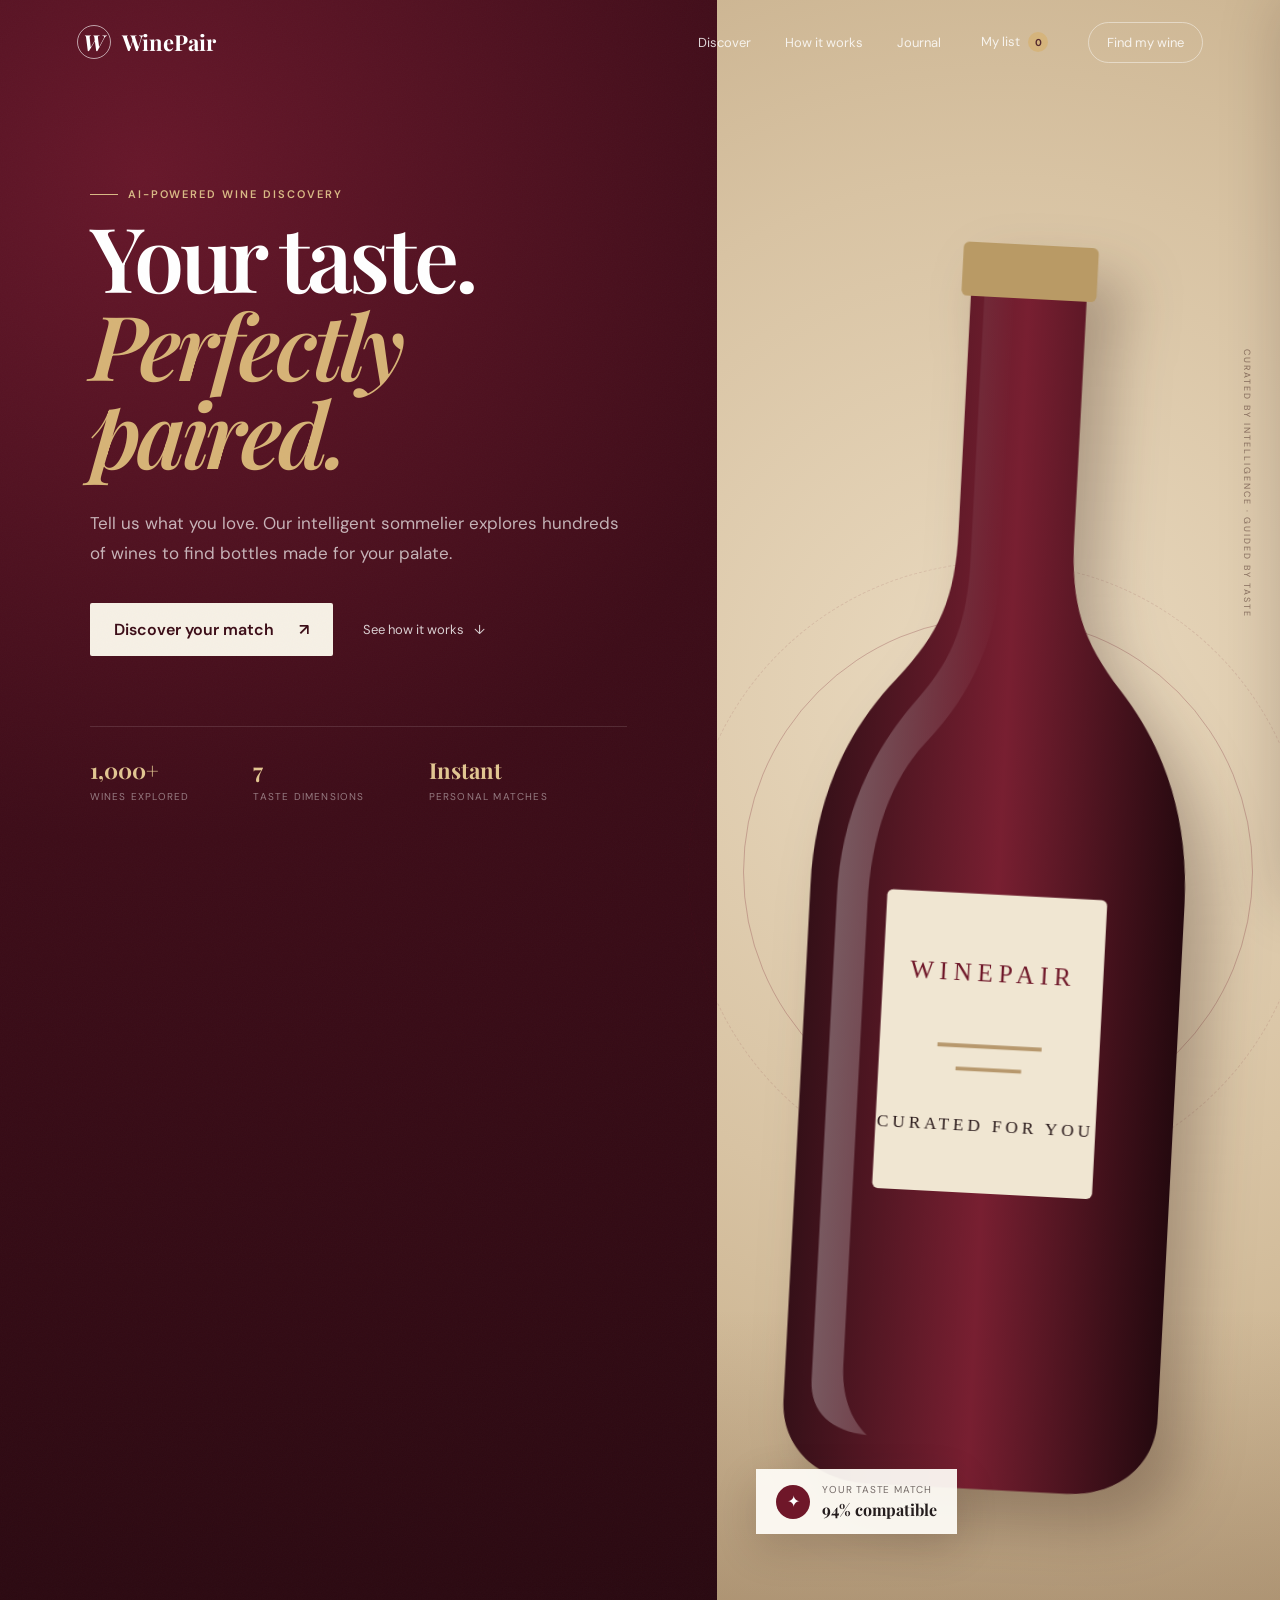
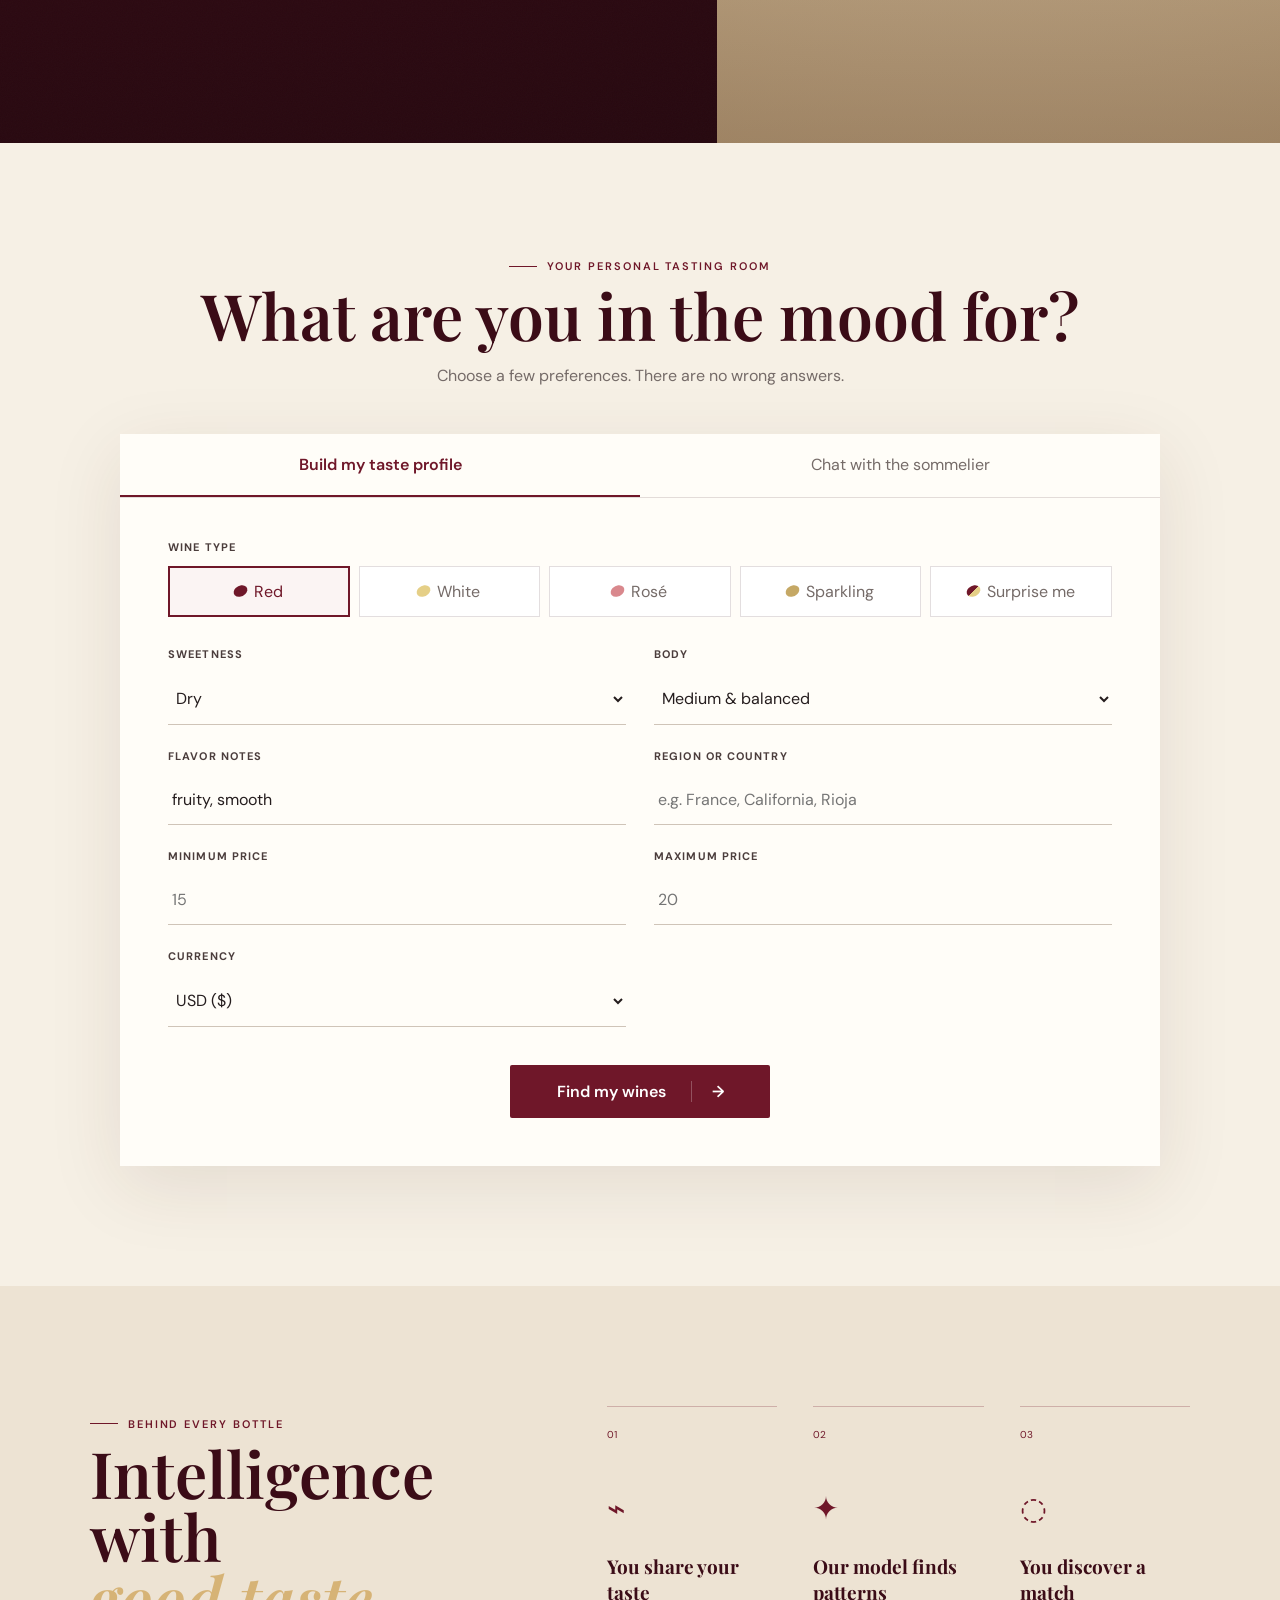
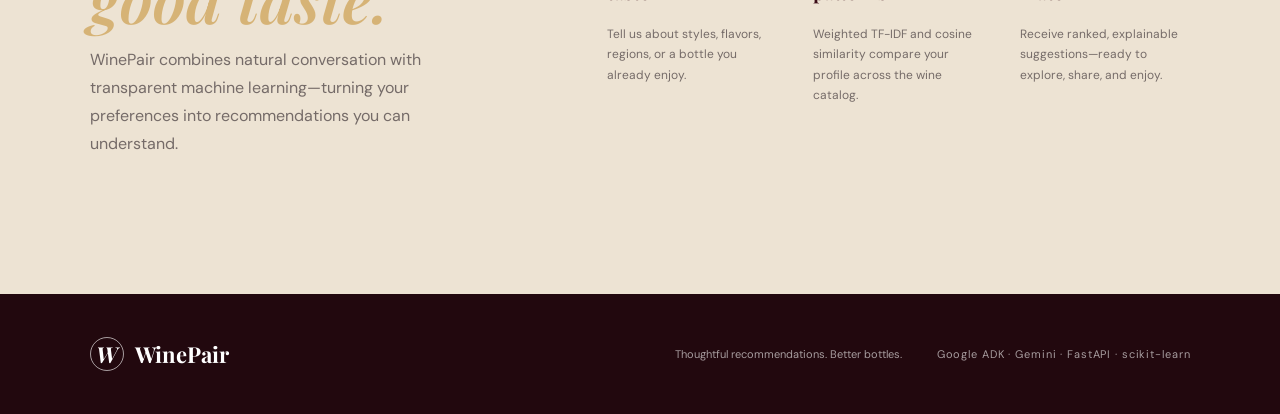
==== static/index.html @ 3a82e77e "Default to USD and convert result prices" ====
<!doctype html>
<html lang="en">
<head>
  <meta charset="utf-8">
  <meta name="viewport" content="width=device-width, initial-scale=1">
  <meta name="description" content="WinePair AI — personalized wine recommendations powered by machine learning.">
  <title>WinePair AI — Your personal sommelier</title>
  <link rel="preconnect" href="https://fonts.googleapis.com">
  <link rel="preconnect" href="https://fonts.gstatic.com" crossorigin>
  <link href="https://fonts.googleapis.com/css2?family=DM+Sans:wght@400;500;600;700&family=Playfair+Display:ital,wght@0,600;0,700;1,600&display=swap" rel="stylesheet">
  <link rel="stylesheet" href="/static/styles.css">
  <script src="/static/app.js?v=7" defer></script>
</head>
<body>
  <header class="site-header">
    <a class="brand" href="#top" aria-label="WinePair home">
      <span class="brand-mark">W</span>
      <span>WinePair</span>
    </a>
    <nav aria-label="Main navigation">
      <a href="#discover">Discover</a>
      <a href="#how-it-works">How it works</a>
      <a href="/journal">Journal</a>
      <button id="open-wine-list" class="list-link" type="button">My list <span id="wine-list-count">0</span></button>
      <a class="nav-cta" href="#finder">Find my wine</a>
    </nav>
  </header>

  <main id="top">
    <section class="hero" id="discover">
      <div class="hero-copy">
        <p class="eyebrow"><span></span> AI-powered wine discovery</p>
        <h1>Your taste.<br><em>Perfectly paired.</em></h1>
        <p class="hero-lede">Tell us what you love. Our intelligent sommelier explores hundreds of wines to find bottles made for your palate.</p>
        <div class="hero-actions">
          <a class="button button-primary" href="#finder">Discover your match <span>↗</span></a>
          <a class="text-link" href="#how-it-works">See how it works <span>↓</span></a>
        </div>
        <div class="trust-row">
          <div><strong>1,000+</strong><span>wines explored</span></div>
          <div><strong>7</strong><span>taste dimensions</span></div>
          <div><strong>Instant</strong><span>personal matches</span></div>
        </div>
      </div>
      <div class="hero-visual" aria-hidden="true">
        <div class="orb orb-one"></div>
        <div class="orb orb-two"></div>
        <svg class="bottle" viewBox="0 0 210 650" role="img">
          <defs>
            <linearGradient id="glass" x1="0" x2="1"><stop offset="0" stop-color="#351018"/><stop offset=".5" stop-color="#781f31"/><stop offset="1" stop-color="#25090f"/></linearGradient>
            <linearGradient id="shine" x1="0" x2="1"><stop offset="0" stop-color="#fff" stop-opacity=".3"/><stop offset="1" stop-color="#fff" stop-opacity="0"/></linearGradient>
          </defs>
          <path fill="url(#glass)" d="M75 5h60v145c0 35 7 53 28 78 26 30 39 67 39 109v267c0 25-20 41-45 41H53c-25 0-45-16-45-41V337c0-42 13-79 39-109 21-25 28-43 28-78z"/>
          <path fill="url(#shine)" d="M82 15h16v153c0 35-11 65-34 92-17 20-26 49-26 86v238c0 16 5 28 14 36-18-1-30-10-30-27V342c0-42 14-76 37-105 17-21 23-42 23-72z"/>
          <rect x="48" y="337" width="114" height="155" rx="3" fill="#f0e6d2"/>
          <text x="105" y="382" text-anchor="middle" fill="#6f1729" font-family="serif" font-size="13" letter-spacing="3">WINEPAIR</text>
          <path d="M78 416h54M88 428h34" stroke="#b7986d" stroke-width="2"/>
          <text x="105" y="460" text-anchor="middle" fill="#29191a" font-family="serif" font-size="9" letter-spacing="2">CURATED FOR YOU</text>
          <rect x="70" y="0" width="70" height="28" rx="3" fill="#b99a65"/>
        </svg>
        <div class="match-card">
          <span class="match-icon">✦</span>
          <div><small>Your taste match</small><strong>94% compatible</strong></div>
        </div>
        <p class="vertical-note">CURATED BY INTELLIGENCE · GUIDED BY TASTE</p>
      </div>
    </section>

    <section class="finder-section" id="finder">
      <div class="section-heading">
        <p class="eyebrow light"><span></span> Your personal tasting room</p>
        <h2>What are you in the mood for?</h2>
        <p>Choose a few preferences. There are no wrong answers.</p>
      </div>

      <div class="finder-shell">
        <div class="finder-tabs" role="tablist">
          <button class="tab active" data-tab="preferences" role="tab" aria-selected="true">Build my taste profile</button>
          <button class="tab" data-tab="chat" role="tab" aria-selected="false">Chat with the sommelier</button>
        </div>

        <form id="preferences-form" class="finder-form active" data-panel="preferences">
          <div class="field-group full">
            <span class="field-label">Wine type</span>
            <div class="choice-row" data-choice="type">
              <button type="button" class="choice selected" data-value="red"><span class="wine-drop red"></span>Red</button>
              <button type="button" class="choice" data-value="white"><span class="wine-drop white"></span>White</button>
              <button type="button" class="choice" data-value="rosé"><span class="wine-drop rose"></span>Rosé</button>
              <button type="button" class="choice" data-value="sparkling"><span class="wine-drop sparkling"></span>Sparkling</button>
              <button type="button" class="choice" data-value="any"><span class="wine-drop any"></span>Surprise me</button>
            </div>
            <input type="hidden" name="type" value="red">
          </div>
          <div class="form-grid">
            <label><span>Sweetness</span><select name="sweetness"><option value="dry">Dry</option><option value="off-dry">Off-dry</option><option value="sweet">Sweet</option><option value="any">No preference</option></select></label>
            <label><span>Body</span><select name="body"><option value="light">Light & delicate</option><option value="medium" selected>Medium & balanced</option><option value="full">Full & bold</option><option value="any">No preference</option></select></label>
            <label><span>Flavor notes</span><input name="flavor_notes" placeholder="e.g. blackberry, vanilla, earthy" value="fruity, smooth"></label>
            <label><span>Region or country</span><input name="region" placeholder="e.g. France, California, Rioja"></label>
            <label><span>Minimum price</span><input name="min_price" type="number" min="0" step="1" placeholder="15"></label>
            <label><span>Maximum price</span><input name="max_price" type="number" min="0" step="1" placeholder="20"></label>
            <label><span>Currency</span><select name="currency"><option value="USD" selected>USD ($)</option><option value="GBP">GBP (£)</option><option value="EUR">EUR (€)</option></select></label>
          </div>
          <button class="button button-gold submit-button" type="submit"><span>Find my wines</span><span class="button-arrow">→</span></button>
        </form>

        <div id="chat-panel" class="finder-form chat-panel" data-panel="chat">
          <div id="chat-messages" class="chat-messages" aria-live="polite">
            <div class="chat-message assistant"><span class="chat-avatar">W</span><p>Welcome to WinePair. Tell me what you enjoy, name a wine you love, or share your budget.</p></div>
          </div>
          <div class="chat-suggestions">
            <button type="button">A slightly sweet white under $20</button>
            <button type="button">Bold Spanish reds for dinner</button>
            <button type="button">Wines like Josh Cabernet</button>
          </div>
          <form id="chat-form" class="chat-input-row">
            <label class="sr-only" for="chat-input">Message the sommelier</label>
            <input id="chat-input" name="message" required maxlength="1000" placeholder="Ask your sommelier anything…" autocomplete="off">
            <button type="submit" aria-label="Send message">→</button>
          </form>
        </div>
      </div>
    </section>

    <section class="results-section" id="results" hidden>
      <div class="results-heading">
        <div><p class="eyebrow"><span></span> Selected for you</p><h2>Your top matches</h2></div>
        <button id="start-over" class="text-button">Refine my taste ↻</button>
      </div>
      <div id="status" class="status" role="status"></div>
      <div id="results-grid" class="results-grid"></div>
    </section>

    <section class="how-section" id="how-it-works">
      <div class="how-intro">
        <p class="eyebrow"><span></span> Behind every bottle</p>
        <h2>Intelligence with<br><em>good taste.</em></h2>
        <p>WinePair combines natural conversation with transparent machine learning—turning your preferences into recommendations you can understand.</p>
      </div>
      <div class="steps">
        <article><span>01</span><div class="step-icon">⌁</div><h3>You share your taste</h3><p>Tell us about styles, flavors, regions, or a bottle you already enjoy.</p></article>
        <article><span>02</span><div class="step-icon">✦</div><h3>Our model finds patterns</h3><p>Weighted TF-IDF and cosine similarity compare your profile across the wine catalog.</p></article>
        <article><span>03</span><div class="step-icon">◌</div><h3>You discover a match</h3><p>Receive ranked, explainable suggestions—ready to explore, share, and enjoy.</p></article>
      </div>
    </section>
  </main>

  <div id="list-backdrop" class="list-backdrop" hidden></div>
  <aside id="wine-list-drawer" class="wine-list-drawer" aria-labelledby="wine-list-title" aria-hidden="true">
    <div class="list-header">
      <div><p class="eyebrow"><span></span> Your cellar</p><h2 id="wine-list-title">My Wine List</h2></div>
      <button id="close-wine-list" type="button" aria-label="Close wine list">×</button>
    </div>
    <div class="cellar-tabs" role="tablist">
      <button class="cellar-tab active" type="button" data-cellar-tab="saved">Want to try <span id="saved-count">0</span></button>
      <button class="cellar-tab" type="button" data-cellar-tab="tried">Tasting journal <span id="tried-count">0</span></button>
    </div>
    <a class="full-journal-link" href="/journal">Open full tasting journal ↗</a>
    <div class="cellar-panel active" data-cellar-panel="saved">
      <div id="saved-wines" class="saved-wines"></div>
    </div>
    <div class="cellar-panel" data-cellar-panel="tried">
      <form id="tasting-form" class="tasting-form">
        <input type="hidden" name="source_title">
        <label><span>Wine</span><input name="wine_name" required maxlength="200" placeholder="Wine name"></label>
        <div class="tasting-row">
          <label><span>Your rating</span><select name="rating" required><option value="">Choose</option><option value="5">★★★★★</option><option value="4">★★★★☆</option><option value="3">★★★☆☆</option><option value="2">★★☆☆☆</option><option value="1">★☆☆☆☆</option></select></label>
          <label><span>Date tried</span><input name="date_tried" type="date" required></label>
        </div>
        <label><span>Tasting notes</span><textarea name="notes" maxlength="500" placeholder="What stood out? Fruit, sweetness, finish, food pairing…"></textarea></label>
        <button class="button button-gold" type="submit">Save tasting note</button>
      </form>
      <div id="tried-wines" class="tried-wines"></div>
    </div>
    <p class="list-footnote">Saved privately in this browser.</p>
  </aside>

  <footer><a class="brand footer-brand" href="#top"><span class="brand-mark">W</span><span>WinePair</span></a><p>Thoughtful recommendations. Better bottles.</p><p class="tech-note">Google ADK · Gemini · FastAPI · scikit-learn</p></footer>
</body>
</html>
---- static/styles.css ----
:root {
  --wine: #6f1729;
  --wine-dark: #3b0c17;
  --wine-deep: #22080e;
  --cream: #f6f0e5;
  --paper: #fffdf8;
  --ink: #251d1e;
  --muted: #756b68;
  --gold: #c2a06b;
  --line: rgba(58, 27, 33, .14);
}

* { box-sizing: border-box; }
html { scroll-behavior: smooth; }
body { margin: 0; color: var(--ink); background: var(--paper); font-family: "DM Sans", sans-serif; }
button, input, select { font: inherit; }
a { color: inherit; text-decoration: none; }

.site-header { height: 84px; padding: 0 clamp(24px, 6vw, 96px); display: flex; align-items: center; justify-content: space-between; position: absolute; width: 100%; z-index: 10; color: white; }
.brand { display: inline-flex; align-items: center; gap: 11px; font-family: "Playfair Display", serif; font-size: 22px; font-weight: 700; }
.brand-mark { width: 34px; height: 34px; border: 1px solid rgba(255,255,255,.6); border-radius: 50%; display: grid; place-items: center; font-style: italic; }
nav { display: flex; align-items: center; gap: 34px; font-size: 13px; }
nav a { opacity: .82; }
nav a:hover { opacity: 1; }
.list-link { border: 0; background: transparent; color: white; cursor: pointer; font-size: 13px; opacity: .82; }
.list-link span { display: inline-grid; place-items: center; min-width: 20px; height: 20px; margin-left: 5px; padding: 0 5px; border-radius: 99px; background: #d6b376; color: var(--wine-dark); font-size: 10px; font-weight: 700; }
.nav-cta { border: 1px solid rgba(255,255,255,.55); border-radius: 99px; padding: 11px 18px; }

.hero { min-height: 780px; display: grid; grid-template-columns: 56% 44%; background: var(--wine-deep); color: white; overflow: hidden; }
.hero-copy { padding: 176px 7vw 80px; background: radial-gradient(circle at 20% 10%, #67172a 0, #3d0c18 40%, #26080f 100%); position: relative; }
.hero-copy:after { content: ""; position: absolute; inset: 0; opacity: .08; background-image: url("data:image/svg+xml,%3Csvg width='80' height='80' xmlns='http://www.w3.org/2000/svg'%3E%3Cfilter id='n'%3E%3CfeTurbulence type='fractalNoise' baseFrequency='.8' numOctaves='3' stitchTiles='stitch'/%3E%3C/filter%3E%3Crect width='100%25' height='100%25' filter='url(%23n)' opacity='.3'/%3E%3C/svg%3E"); pointer-events: none; }
.eyebrow { text-transform: uppercase; letter-spacing: .18em; font-size: 11px; font-weight: 600; display: flex; align-items: center; gap: 10px; color: var(--wine); }
.eyebrow span { width: 28px; height: 1px; background: currentColor; }
.hero .eyebrow { color: #d8b985; }
h1, h2 { font-family: "Playfair Display", serif; margin: 0; font-weight: 600; line-height: .98; }
h1 { font-size: clamp(62px, 7vw, 108px); letter-spacing: -.045em; max-width: 760px; }
h1 em, h2 em { color: #d6b376; font-weight: 600; }
.hero-lede { color: rgba(255,255,255,.68); font-size: 17px; line-height: 1.75; max-width: 570px; margin: 34px 0; }
.hero-actions { display: flex; align-items: center; gap: 30px; }
.button { border: 0; cursor: pointer; display: inline-flex; align-items: center; justify-content: center; gap: 25px; padding: 16px 24px; border-radius: 2px; font-weight: 600; transition: transform .2s, background .2s; }
.button:hover { transform: translateY(-2px); }
.button-primary { background: var(--cream); color: var(--wine-dark); }
.text-link { font-size: 13px; color: rgba(255,255,255,.8); }
.text-link span { margin-left: 7px; }
.trust-row { display: flex; gap: clamp(28px, 5vw, 70px); margin-top: 70px; padding-top: 28px; border-top: 1px solid rgba(255,255,255,.12); }
.trust-row div { display: flex; flex-direction: column; gap: 5px; }
.trust-row strong { font-family: "Playfair Display", serif; font-size: 22px; color: #e2c691; }
.trust-row span { font-size: 10px; text-transform: uppercase; letter-spacing: .12em; color: rgba(255,255,255,.45); }

.hero-visual { position: relative; display: grid; place-items: center; background: radial-gradient(circle at center 40%, #eadac0 0, #d8c3a3 48%, #bea47e 100%); }
.hero-visual:after { content: ""; position: absolute; inset: auto 0 0; height: 25%; background: linear-gradient(transparent, rgba(64,35,22,.25)); }
.bottle { height: 72%; z-index: 2; filter: drop-shadow(28px 30px 28px rgba(41,17,13,.28)); transform: rotate(3deg); }
.orb { position: absolute; border: 1px solid rgba(111,23,41,.25); border-radius: 50%; }
.orb-one { width: 510px; height: 510px; }
.orb-two { width: 620px; height: 620px; border-style: dashed; opacity: .45; }
.match-card { z-index: 4; position: absolute; left: 7%; bottom: 12%; background: rgba(255,253,248,.93); color: var(--ink); padding: 14px 20px; display: flex; align-items: center; gap: 12px; box-shadow: 0 14px 40px rgba(52,26,20,.18); }
.match-icon { width: 34px; height: 34px; border-radius: 50%; display: grid; place-items: center; background: var(--wine); color: white; }
.match-card div { display: flex; flex-direction: column; gap: 3px; }
.match-card small { color: var(--muted); font-size: 10px; text-transform: uppercase; letter-spacing: .08em; }
.match-card strong { font-family: "Playfair Display", serif; font-size: 16px; }
.vertical-note { position: absolute; right: 18px; top: 20%; writing-mode: vertical-rl; font-size: 9px; letter-spacing: .22em; color: rgba(67,35,29,.54); }

.finder-section { padding: 105px clamp(24px, 7vw, 110px) 120px; background: var(--cream); }
.section-heading { text-align: center; margin-bottom: 48px; }
.section-heading .eyebrow { justify-content: center; }
.section-heading h2, .results-heading h2, .how-intro h2 { font-size: clamp(42px, 5vw, 68px); color: var(--wine-dark); }
.section-heading > p:last-child { color: var(--muted); margin-top: 18px; }
.finder-shell { max-width: 1040px; margin: auto; background: var(--paper); box-shadow: 0 20px 70px rgba(68,38,29,.1); }
.finder-tabs { display: grid; grid-template-columns: 1fr 1fr; border-bottom: 1px solid var(--line); }
.tab { border: 0; background: transparent; padding: 20px; cursor: pointer; color: var(--muted); border-bottom: 2px solid transparent; }
.tab.active { color: var(--wine); border-bottom-color: var(--wine); font-weight: 600; }
.finder-form { display: none; padding: 42px 48px 48px; }
.finder-form.active { display: block; }
.field-label, label > span { font-size: 11px; font-weight: 700; text-transform: uppercase; letter-spacing: .1em; display: block; margin-bottom: 12px; color: #4b3d3c; }
.choice-row { display: grid; grid-template-columns: repeat(5, 1fr); gap: 9px; margin-bottom: 30px; }
.choice { padding: 14px 8px; background: white; border: 1px solid var(--line); color: var(--muted); cursor: pointer; display: flex; align-items: center; justify-content: center; gap: 8px; }
.choice.selected { border-color: var(--wine); color: var(--wine); background: #fbf4f3; box-shadow: inset 0 0 0 1px var(--wine); }
.wine-drop { width: 11px; height: 14px; border-radius: 60% 40% 60% 40%; transform: rotate(45deg); background: var(--wine); }
.wine-drop.white { background: #e5cf87; }.wine-drop.rose { background: #d9888d; }.wine-drop.sparkling { background: #c5a865; }.wine-drop.any { background: linear-gradient(90deg,var(--wine) 50%,#e5cf87 50%); }
.form-grid { display: grid; grid-template-columns: 1fr 1fr; gap: 24px 28px; }
input, select { width: 100%; padding: 14px 4px; border: 0; border-bottom: 1px solid #cfc4b8; background: transparent; outline: none; color: var(--ink); }
input:focus, select:focus { border-color: var(--wine); }
.submit-button { margin: 38px auto 0; min-width: 260px; display: flex; }
.button-gold { background: var(--wine); color: white; }
.button-arrow { border-left: 1px solid rgba(255,255,255,.25); padding-left: 20px; }
.title-form { max-width: 650px; margin: auto; text-align: center; padding-top: 60px; padding-bottom: 60px; }
.title-form p { color: var(--muted); font-size: 13px; line-height: 1.7; }
.sr-only { position: absolute; width: 1px; height: 1px; padding: 0; margin: -1px; overflow: hidden; clip: rect(0,0,0,0); white-space: nowrap; border: 0; }
.chat-panel { padding: 0; }
.chat-messages { height: 390px; overflow-y: auto; padding: 35px 38px 18px; background: #fbf7f0; }
.chat-message { display: flex; align-items: flex-start; gap: 12px; margin-bottom: 18px; }
.chat-message p { max-width: 72%; margin: 0; padding: 13px 16px; border-radius: 2px 14px 14px 14px; background: white; color: #514746; font-size: 13px; line-height: 1.65; white-space: pre-wrap; box-shadow: 0 5px 18px rgba(61,33,27,.07); }
.chat-message.user { justify-content: flex-end; }
.chat-message.user p { background: var(--wine); color: white; border-radius: 14px 2px 14px 14px; }
.chat-message.assistant { flex-wrap: wrap; }
.chat-wine-options { width: calc(100% - 40px); margin: -8px 0 8px 40px; display: grid; gap: 7px; }
.chat-wine-option { display: grid; grid-template-columns: 1fr auto; align-items: center; gap: 3px 12px; padding: 11px 13px; background: white; border: 1px solid var(--line); }
.chat-wine-option strong { color: var(--wine-dark); font: 14px "Playfair Display",serif; }
.chat-wine-option span { color: var(--muted); font-size: 10px; }
.chat-save-wine { grid-column: 2; grid-row: 1/3; border: 1px solid rgba(111,23,41,.25); background: transparent; color: var(--wine); padding: 7px 9px; cursor: pointer; font-size: 10px; }
.chat-save-wine.saved { background: var(--wine); color: white; }
.chat-avatar { flex: 0 0 28px; height: 28px; border-radius: 50%; display: grid; place-items: center; background: var(--wine); color: white; font: italic 13px "Playfair Display",serif; }
.chat-typing { color: var(--muted); font-size: 12px; padding-left: 40px; }
.chat-suggestions { display: flex; gap: 8px; padding: 14px 38px 6px; overflow-x: auto; }
.chat-suggestions button { white-space: nowrap; border: 1px solid var(--line); border-radius: 99px; background: white; color: var(--wine); padding: 8px 12px; cursor: pointer; font-size: 11px; }
.chat-input-row { display: flex; align-items: center; gap: 12px; padding: 12px 38px 24px; }
.chat-input-row input { flex: 1; }
.chat-input-row button { width: 42px; height: 42px; border: 0; border-radius: 50%; background: var(--wine); color: white; cursor: pointer; font-size: 18px; }

.results-section { padding: 100px clamp(24px, 7vw, 110px); background: var(--paper); }
.results-heading { display: flex; align-items: end; justify-content: space-between; max-width: 1250px; margin: auto 42px; }
.text-button { border: 0; background: transparent; color: var(--wine); cursor: pointer; padding: 8px; }
.status { max-width: 1250px; margin: auto; text-align: center; color: var(--muted); }
.search-note { margin: -18px auto 32px; padding: 14px 18px; max-width: 820px; background: #f7eee6; border-left: 3px solid var(--gold); color: var(--muted); font-size: 12px; line-height: 1.6; }
.search-note strong { color: var(--wine); }
.results-grid { max-width: 1250px; margin: auto; display: grid; grid-template-columns: repeat(5, 1fr); gap: 16px; }
.wine-card { background: var(--cream); min-height: 370px; padding: 28px 22px 24px; display: flex; flex-direction: column; position: relative; opacity: 0; transform: translateY(18px); animation: reveal .55s forwards; }
@keyframes reveal { to { opacity: 1; transform: translateY(0); } }
.wine-card:nth-child(2){animation-delay:.08s}.wine-card:nth-child(3){animation-delay:.16s}.wine-card:nth-child(4){animation-delay:.24s}.wine-card:nth-child(5){animation-delay:.32s}
.card-rank { color: var(--gold); font-family: "Playfair Display", serif; font-style: italic; font-size: 13px; }
.card-bottle { width: 46px; height: 116px; margin: 14px auto 20px; background: linear-gradient(90deg,#390d16,#7b2333 55%,#2a0810); border-radius: 7px 7px 10px 10px; position: relative; box-shadow: 10px 10px 20px rgba(47,23,17,.15); }
.card-bottle:before { content: ""; width: 20px; height: 28px; background: #591422; position: absolute; left: 13px; top: -25px; border-radius: 2px 2px 0 0; }
.card-bottle:after { content: "W"; position: absolute; left: 7px; right: 7px; top: 47px; padding: 8px 0; text-align: center; color: var(--wine); background: #eadfc9; font: italic 12px "Playfair Display",serif; }
.wine-card h3 { font-family: "Playfair Display", serif; color: var(--wine-dark); font-size: 18px; line-height: 1.25; margin: 0 0 8px; }
.wine-meta { color: var(--muted); font-size: 11px; line-height: 1.5; margin: 0; }
.card-bottom { margin-top: auto; padding-top: 18px; border-top: 1px solid var(--line); display: flex; align-items: center; justify-content: space-between; }
.price { font-weight: 700; font-size: 12px; }
.score { color: var(--wine); font-size: 10px; text-transform: uppercase; letter-spacing: .08em; }
.save-wine { margin-top: 14px; width: 100%; border: 1px solid rgba(111,23,41,.24); background: transparent; color: var(--wine); padding: 9px 10px; cursor: pointer; font-size: 11px; transition: background .2s, color .2s; }
.save-wine:hover, .save-wine.saved { background: var(--wine); color: white; }
.empty-state { grid-column: 1/-1; padding: 40px; text-align: center; background: var(--cream); color: var(--muted); }
.loading { width: 28px; height: 28px; border: 2px solid #d8cec4; border-top-color: var(--wine); border-radius: 50%; animation: spin .8s linear infinite; margin: 25px auto; }
@keyframes spin { to { transform: rotate(360deg); } }

.how-section { background: #ede3d3; padding: 120px clamp(24px, 7vw, 110px); display: grid; grid-template-columns: .8fr 1.2fr; gap: 10vw; }
.how-intro > p:last-child { color: var(--muted); line-height: 1.75; max-width: 430px; }
.steps { display: grid; grid-template-columns: repeat(3,1fr); gap: 36px; }
.steps article { border-top: 1px solid rgba(111,23,41,.25); padding-top: 15px; }
.steps article > span { color: var(--wine); font-size: 10px; }
.step-icon { font-size: 31px; color: var(--wine); margin: 45px 0 24px; }
.steps h3 { font-family: "Playfair Display", serif; font-size: 19px; color: var(--wine-dark); }
.steps p { font-size: 12px; line-height: 1.7; color: var(--muted); }
footer { background: var(--wine-deep); color: rgba(255,255,255,.6); padding: 42px clamp(24px, 7vw, 110px); display: flex; align-items: center; gap: 35px; font-size: 11px; }
.footer-brand { color: white; margin-right: auto; }.tech-note { letter-spacing: .08em; }
.list-backdrop { position: fixed; inset: 0; z-index: 40; background: rgba(25,7,11,.48); backdrop-filter: blur(3px); }
.wine-list-drawer { position: fixed; z-index: 50; top: 0; right: 0; width: min(430px, 100%); height: 100vh; padding: 38px 32px 25px; background: var(--paper); box-shadow: -20px 0 60px rgba(35,13,15,.2); transform: translateX(105%); transition: transform .3s ease; display: flex; flex-direction: column; }
.wine-list-drawer.open { transform: translateX(0); }
.list-header { display: flex; align-items: flex-start; justify-content: space-between; padding-bottom: 22px; border-bottom: 1px solid var(--line); }
.list-header h2 { color: var(--wine-dark); font-size: 38px; }
.list-header button { border: 0; background: transparent; color: var(--wine); font: 32px/1 "DM Sans",sans-serif; cursor: pointer; }
.saved-wines { flex: 1; overflow-y: auto; padding: 10px 0; }
.cellar-tabs { display: grid; grid-template-columns: 1fr 1fr; border-bottom: 1px solid var(--line); }
.full-journal-link { display: block; padding: 11px; background: #f5ebdf; color: var(--wine); text-align: center; font-size: 11px; }
.cellar-tab { border: 0; border-bottom: 2px solid transparent; padding: 14px 5px; background: transparent; color: var(--muted); cursor: pointer; font-size: 11px; }
.cellar-tab.active { color: var(--wine); border-bottom-color: var(--wine); font-weight: 700; }
.cellar-tab span { margin-left: 4px; }
.cellar-panel { display: none; flex: 1; min-height: 0; overflow-y: auto; }
.cellar-panel.active { display: block; }
.saved-wine { padding: 18px 0; border-bottom: 1px solid var(--line); display: grid; grid-template-columns: 1fr auto; gap: 7px 15px; }
.saved-wine h3 { margin: 0; color: var(--wine-dark); font: 17px/1.35 "Playfair Display",serif; }
.saved-wine p { grid-column: 1; margin: 0; color: var(--muted); font-size: 11px; }
.saved-wine strong { grid-column: 1; color: var(--ink); font-size: 12px; }
.remove-wine { grid-column: 2; grid-row: 1/4; align-self: center; border: 0; background: #f3e8df; color: var(--wine); width: 30px; height: 30px; border-radius: 50%; cursor: pointer; }
.tried-wine-action { grid-column: 1; justify-self: start; border: 0; background: transparent; color: var(--wine); padding: 3px 0; cursor: pointer; font-size: 10px; text-decoration: underline; }
.tasting-form { padding: 20px 2px 24px; border-bottom: 1px solid var(--line); }
.tasting-form label { display: block; margin-bottom: 15px; }
.tasting-form input, .tasting-form select, .tasting-form textarea { width: 100%; }
.tasting-form textarea { min-height: 74px; resize: vertical; border: 1px solid #cfc4b8; background: transparent; padding: 10px; outline: none; font: 12px/1.5 "DM Sans",sans-serif; }
.tasting-row { display: grid; grid-template-columns: 1fr 1fr; gap: 14px; }
.tasting-form .button { width: 100%; padding: 12px; font-size: 11px; }
.tried-wines { padding-bottom: 10px; }
.tasting-entry { position: relative; padding: 19px 35px 19px 0; border-bottom: 1px solid var(--line); }
.tasting-entry h3 { margin: 0 0 5px; color: var(--wine-dark); font: 17px/1.35 "Playfair Display",serif; }
.tasting-stars { color: #b38b4d; letter-spacing: 2px; font-size: 12px; }
.tasting-date { color: var(--muted); font-size: 10px; margin-left: 8px; }
.tasting-entry p { color: var(--muted); font-size: 11px; line-height: 1.6; margin: 9px 0 0; white-space: pre-wrap; }
.entry-attributes { display: flex; flex-wrap: wrap; gap: 4px; margin-top: 9px; }
.entry-attributes span { border-radius: 99px; padding: 4px 7px; background: #f1e6da; color: var(--wine); font-size: 9px; }
.delete-tasting { position: absolute; top: 17px; right: 0; border: 0; background: transparent; color: var(--muted); cursor: pointer; font-size: 18px; }
.empty-list { padding: 70px 20px; text-align: center; color: var(--muted); line-height: 1.7; }
.list-footnote { margin: 0; padding-top: 15px; border-top: 1px solid var(--line); color: var(--muted); text-align: center; font-size: 10px; }

@media (max-width: 980px) {
  .hero { grid-template-columns: 1fr; }.hero-visual { min-height: 520px; }.hero-copy { padding-top: 150px; }.bottle { height: 85%; }
  .results-grid { grid-template-columns: repeat(3,1fr); }.how-section { grid-template-columns: 1fr; }.steps { margin-top: 20px; }
}
@media (max-width: 680px) {
  nav a:not(.nav-cta) { display: none; }.site-header { padding: 0 20px; }.hero-copy { padding: 130px 24px 65px; }.hero { min-height: 0; }
  h1 { font-size: 58px; }.hero-actions { align-items: flex-start; flex-direction: column; }.trust-row { gap: 22px; }.hero-visual { min-height: 440px; }
  .finder-section, .results-section, .how-section { padding: 75px 20px; }.finder-tabs { grid-template-columns: 1fr; }.finder-form { padding: 30px 20px; }
  .choice-row { grid-template-columns: repeat(2,1fr); }.form-grid { grid-template-columns: 1fr; }.results-heading { align-items: flex-start; gap: 20px; flex-direction: column; }
  .chat-messages { padding: 25px 18px; }.chat-message p { max-width: 86%; }.chat-suggestions, .chat-input-row { padding-left: 18px; padding-right: 18px; }
  .results-grid { grid-template-columns: 1fr; }.wine-card { min-height: 330px; }.steps { grid-template-columns: 1fr; }.step-icon { margin: 25px 0 10px; }
  footer { align-items: flex-start; flex-direction: column; gap: 12px; }.footer-brand { margin-bottom: 12px; }
}
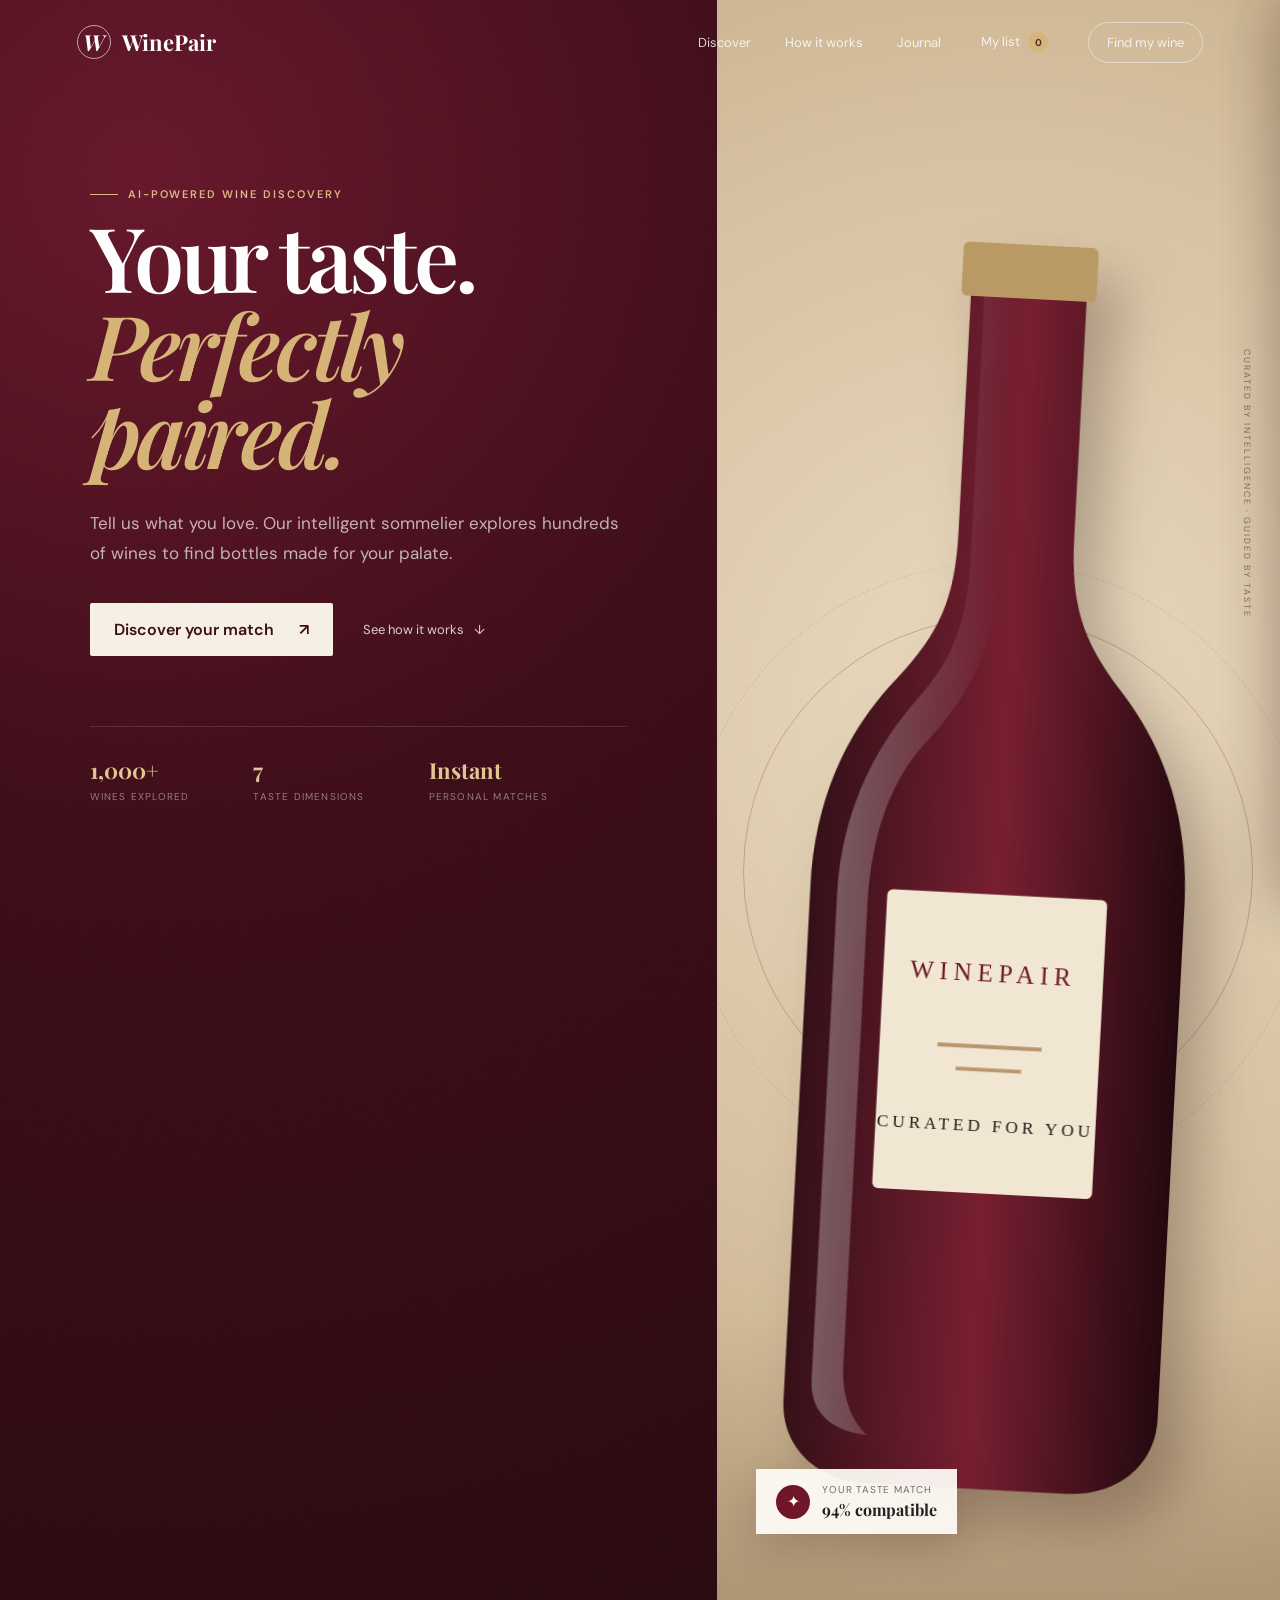
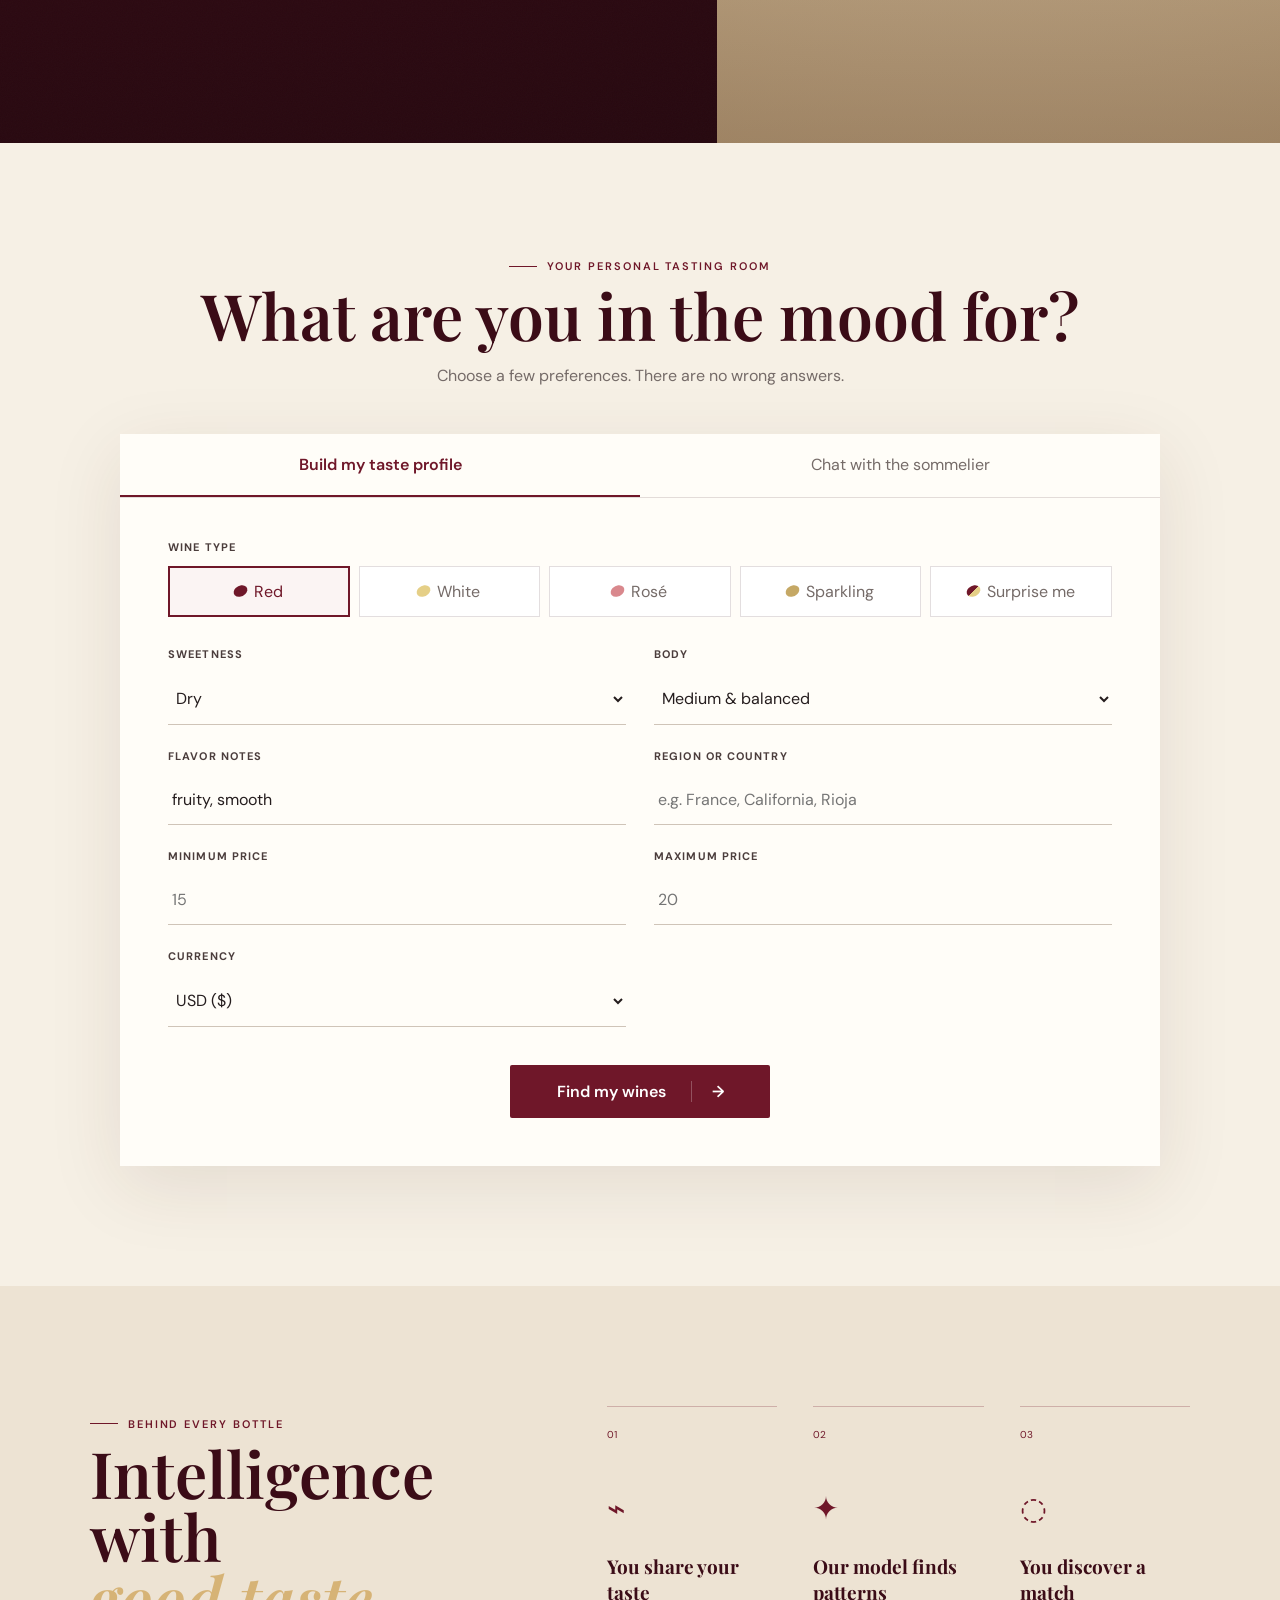
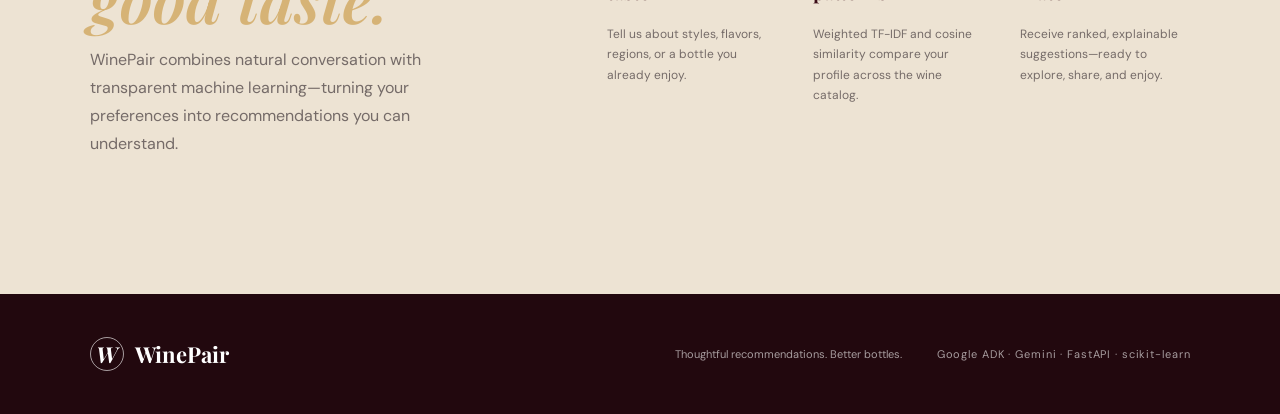
==== commit 08e0d4c1: "Add grounded wine detail conversations" ====
--- a/static/index.html
+++ b/static/index.html
@@ -9,7 +9,7 @@
   <link rel="preconnect" href="https://fonts.gstatic.com" crossorigin>
   <link href="https://fonts.googleapis.com/css2?family=DM+Sans:wght@400;500;600;700&family=Playfair+Display:ital,wght@0,600;0,700;1,600&display=swap" rel="stylesheet">
   <link rel="stylesheet" href="/static/styles.css">
-  <script src="/static/app.js?v=7" defer></script>
+  <script src="/static/app.js?v=8" defer></script>
 </head>
 <body>
   <header class="site-header">
@@ -174,6 +174,26 @@
     <p class="list-footnote">Saved privately in this browser.</p>
   </aside>
 
+  <div id="wine-detail-backdrop" class="list-backdrop" hidden></div>
+  <aside id="wine-detail-panel" class="wine-detail-panel" aria-labelledby="wine-detail-title" aria-hidden="true">
+    <div class="detail-header">
+      <div><p class="eyebrow"><span></span> Ask your sommelier</p><h2 id="wine-detail-title">Wine details</h2><p id="wine-detail-meta"></p></div>
+      <button id="close-wine-details" type="button" aria-label="Close wine details">×</button>
+    </div>
+    <div id="detail-conversation" class="detail-conversation"></div>
+    <div class="detail-suggestions">
+      <button type="button">What does it taste like?</button>
+      <button type="button">What food pairs well?</button>
+      <button type="button">How should I serve it?</button>
+      <button type="button">Tell me about the grape</button>
+    </div>
+    <form id="wine-detail-form" class="detail-input-row">
+      <label class="sr-only" for="wine-detail-question">Ask about this wine</label>
+      <input id="wine-detail-question" required maxlength="500" placeholder="Ask a question about this wine…">
+      <button type="submit" aria-label="Ask question">→</button>
+    </form>
+  </aside>
+
   <footer><a class="brand footer-brand" href="#top"><span class="brand-mark">W</span><span>WinePair</span></a><p>Thoughtful recommendations. Better bottles.</p><p class="tech-note">Google ADK · Gemini · FastAPI · scikit-learn</p></footer>
 </body>
 </html>
--- a/static/styles.css
+++ b/static/styles.css
@@ -97,7 +97,8 @@
 .chat-wine-option { display: grid; grid-template-columns: 1fr auto; align-items: center; gap: 3px 12px; padding: 11px 13px; background: white; border: 1px solid var(--line); }
 .chat-wine-option strong { color: var(--wine-dark); font: 14px "Playfair Display",serif; }
 .chat-wine-option span { color: var(--muted); font-size: 10px; }
-.chat-save-wine { grid-column: 2; grid-row: 1/3; border: 1px solid rgba(111,23,41,.25); background: transparent; color: var(--wine); padding: 7px 9px; cursor: pointer; font-size: 10px; }
+.chat-wine-actions { grid-column:2; grid-row:1/3; display:grid; gap:5px; align-self:center; }
+.chat-save-wine,.chat-ask-wine { border: 1px solid rgba(111,23,41,.25); background: transparent; color: var(--wine); padding: 7px 9px; cursor: pointer; font-size: 10px; }
 .chat-save-wine.saved { background: var(--wine); color: white; }
 .chat-avatar { flex: 0 0 28px; height: 28px; border-radius: 50%; display: grid; place-items: center; background: var(--wine); color: white; font: italic 13px "Playfair Display",serif; }
 .chat-typing { color: var(--muted); font-size: 12px; padding-left: 40px; }
@@ -128,6 +129,7 @@
 .score { color: var(--wine); font-size: 10px; text-transform: uppercase; letter-spacing: .08em; }
 .save-wine { margin-top: 14px; width: 100%; border: 1px solid rgba(111,23,41,.24); background: transparent; color: var(--wine); padding: 9px 10px; cursor: pointer; font-size: 11px; transition: background .2s, color .2s; }
 .save-wine:hover, .save-wine.saved { background: var(--wine); color: white; }
+.ask-wine { width:100%; margin-top:12px; border:0; background:transparent; color:var(--wine); cursor:pointer; font-size:11px; text-decoration:underline; }
 .empty-state { grid-column: 1/-1; padding: 40px; text-align: center; background: var(--cream); color: var(--muted); }
 .loading { width: 28px; height: 28px; border: 2px solid #d8cec4; border-top-color: var(--wine); border-radius: 50%; animation: spin .8s linear infinite; margin: 25px auto; }
 @keyframes spin { to { transform: rotate(360deg); } }
@@ -179,6 +181,13 @@
 .delete-tasting { position: absolute; top: 17px; right: 0; border: 0; background: transparent; color: var(--muted); cursor: pointer; font-size: 18px; }
 .empty-list { padding: 70px 20px; text-align: center; color: var(--muted); line-height: 1.7; }
 .list-footnote { margin: 0; padding-top: 15px; border-top: 1px solid var(--line); color: var(--muted); text-align: center; font-size: 10px; }
+.wine-detail-panel { position:fixed; z-index:55; top:0; right:0; width:min(520px,100%); height:100vh; background:var(--paper); box-shadow:-20px 0 60px rgba(35,13,15,.22); transform:translateX(105%); transition:transform .3s ease; display:flex; flex-direction:column; }
+.wine-detail-panel.open { transform:translateX(0); }
+.detail-header { padding:32px 30px 22px; border-bottom:1px solid var(--line); display:flex; justify-content:space-between; align-items:flex-start; }
+.detail-header h2 { color:var(--wine-dark); font-size:32px; line-height:1.1; }.detail-header > button { border:0; background:transparent; color:var(--wine); font-size:30px; cursor:pointer; }.detail-header > div > p:last-child { color:var(--muted); font-size:11px; margin-bottom:0; }
+.detail-conversation { flex:1; overflow-y:auto; padding:24px 30px; background:#fbf7f0; }.detail-message { margin-bottom:14px; display:flex; }.detail-message p { margin:0; max-width:85%; padding:12px 14px; background:white; color:#514746; border-radius:2px 12px 12px 12px; font-size:12px; line-height:1.65; white-space:pre-wrap; }.detail-message.user { justify-content:flex-end; }.detail-message.user p { background:var(--wine); color:white; border-radius:12px 2px 12px 12px; }.detail-thinking { color:var(--muted); font-size:11px; }
+.detail-suggestions { display:flex; gap:7px; overflow-x:auto; padding:12px 30px 4px; }.detail-suggestions button { white-space:nowrap; border:1px solid var(--line); border-radius:99px; background:white; color:var(--wine); padding:7px 10px; cursor:pointer; font-size:10px; }
+.detail-input-row { display:flex; gap:10px; align-items:center; padding:10px 30px 25px; }.detail-input-row input { flex:1; }.detail-input-row button { width:40px; height:40px; border:0; border-radius:50%; background:var(--wine); color:white; cursor:pointer; font-size:17px; }
 
 @media (max-width: 980px) {
   .hero { grid-template-columns: 1fr; }.hero-visual { min-height: 520px; }.hero-copy { padding-top: 150px; }.bottle { height: 85%; }
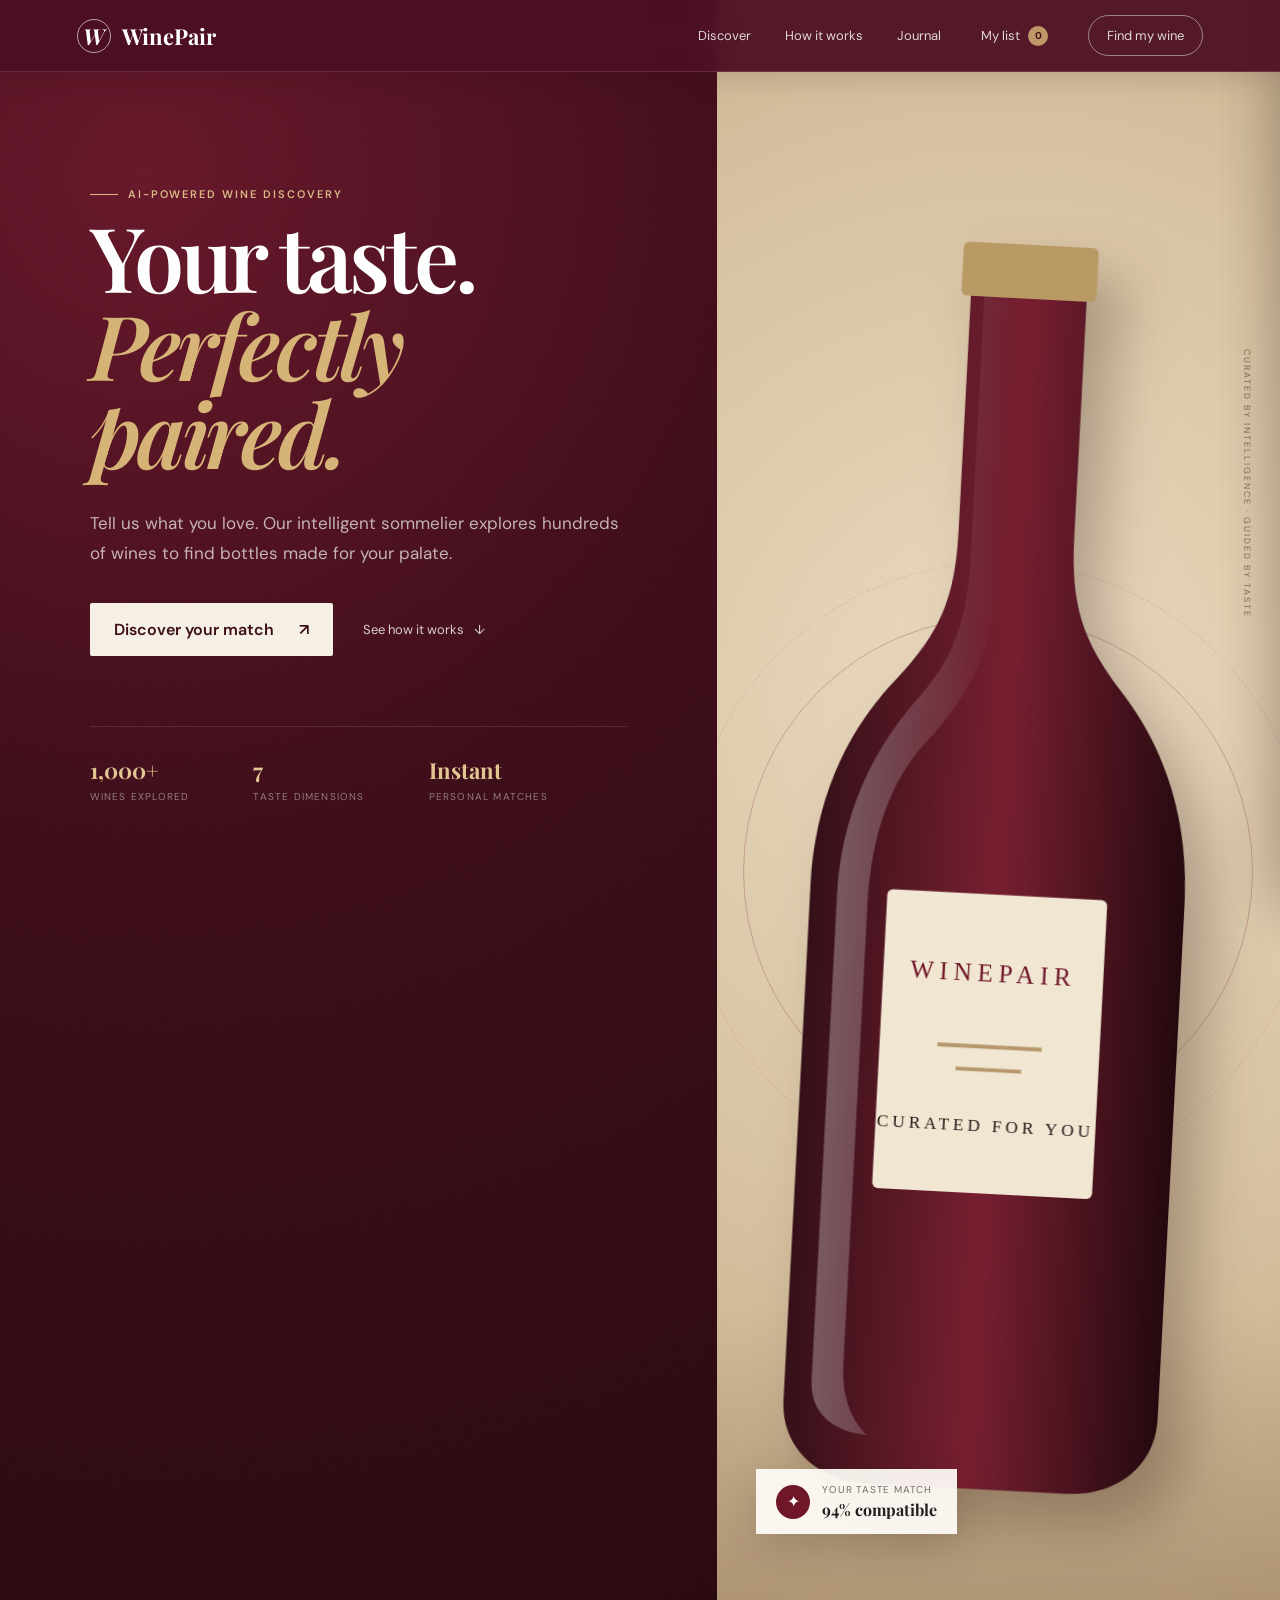
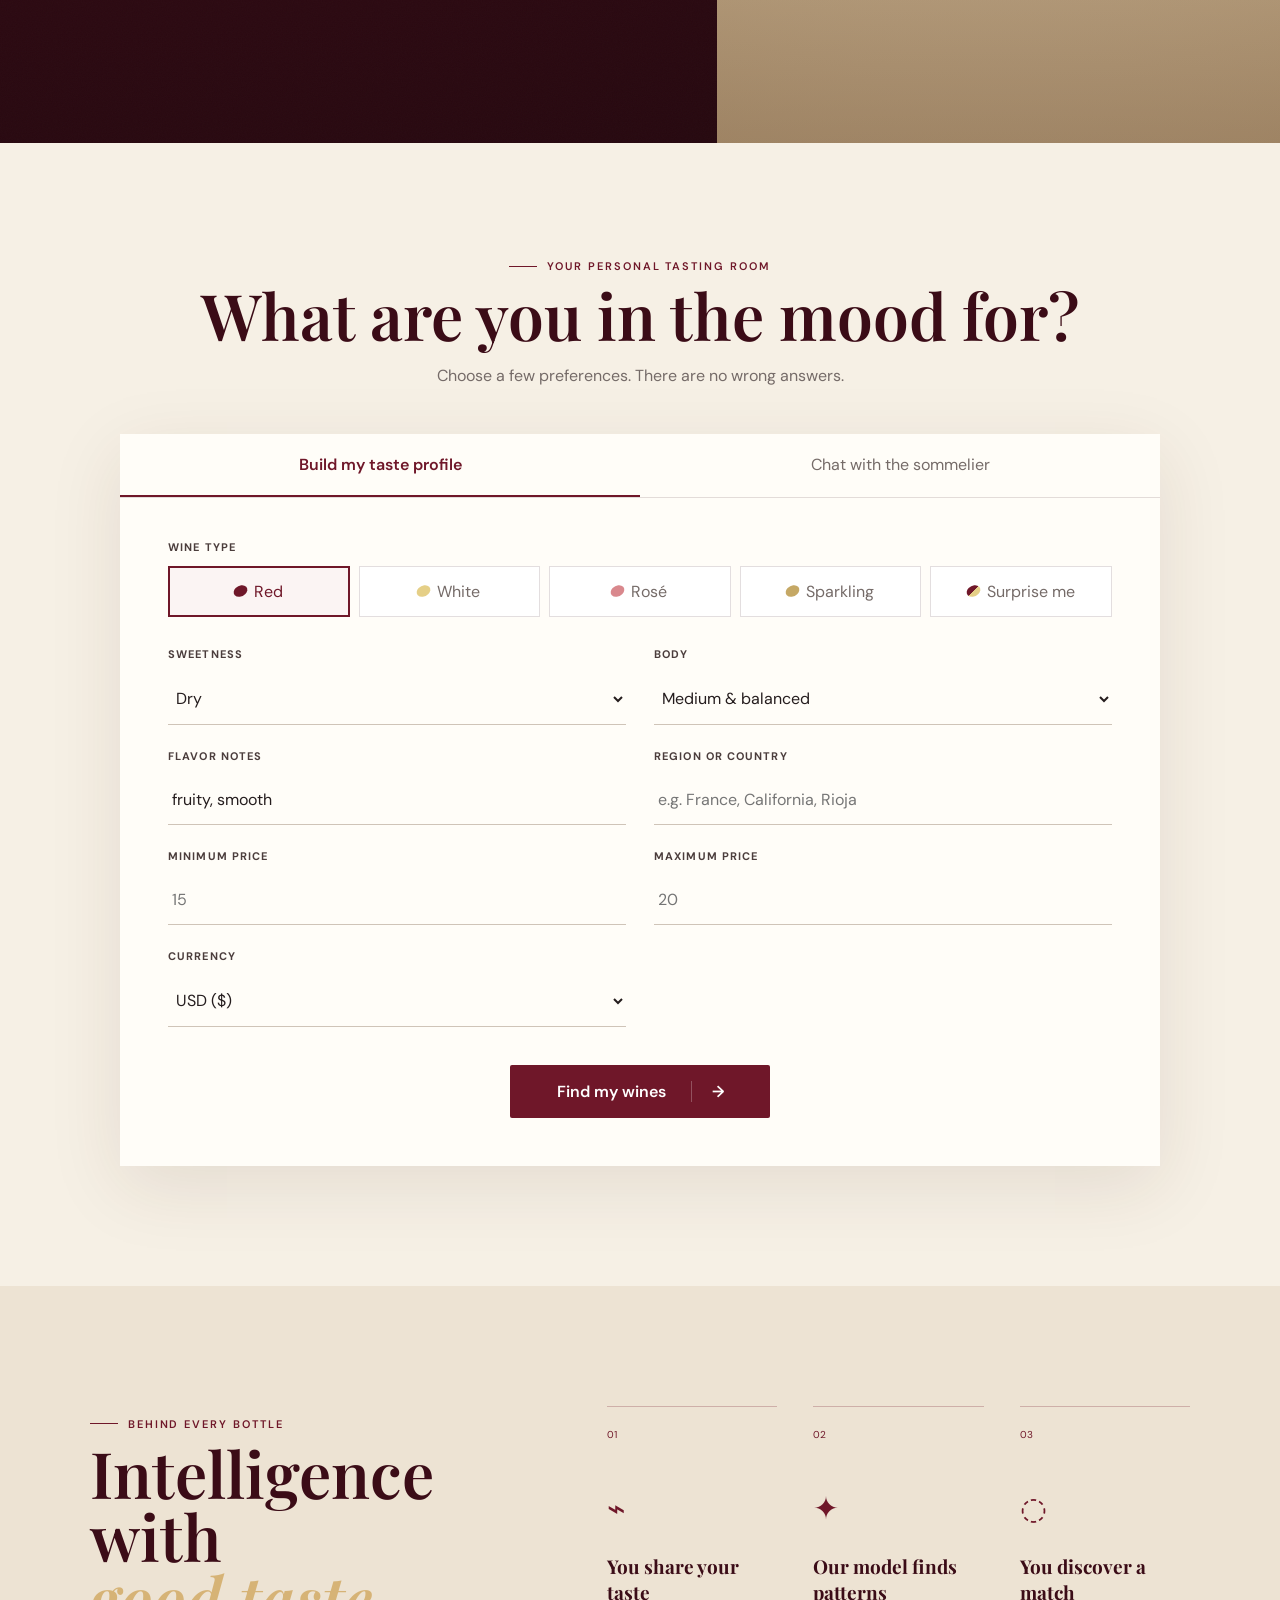
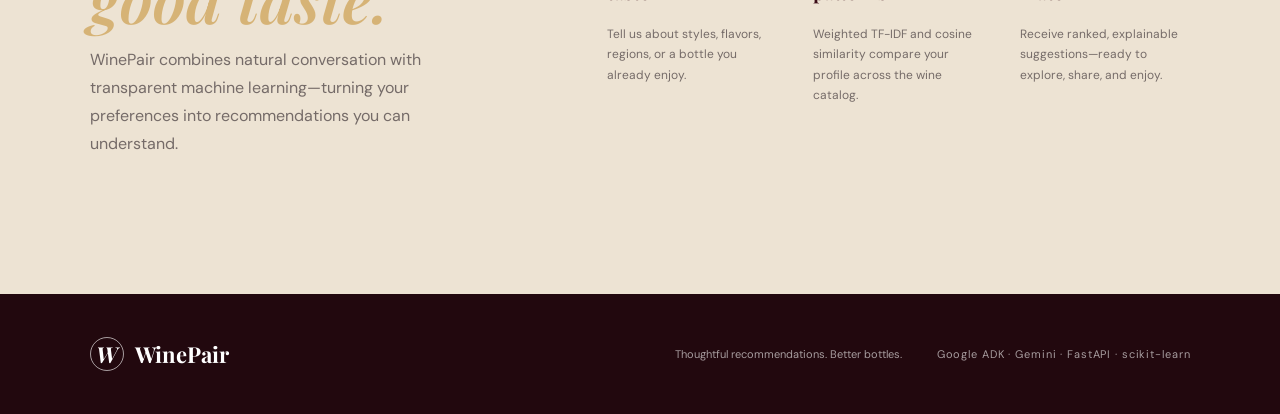
==== commit 5ddaa4b0: "Add translucent scrolling navigation" ====
--- a/static/index.html
+++ b/static/index.html
@@ -9,7 +9,7 @@
   <link rel="preconnect" href="https://fonts.gstatic.com" crossorigin>
   <link href="https://fonts.googleapis.com/css2?family=DM+Sans:wght@400;500;600;700&family=Playfair+Display:ital,wght@0,600;0,700;1,600&display=swap" rel="stylesheet">
   <link rel="stylesheet" href="/static/styles.css">
-  <script src="/static/app.js?v=8" defer></script>
+  <script src="/static/app.js?v=10" defer></script>
 </head>
 <body>
   <header class="site-header">
@@ -150,27 +150,9 @@
       <div><p class="eyebrow"><span></span> Your cellar</p><h2 id="wine-list-title">My Wine List</h2></div>
       <button id="close-wine-list" type="button" aria-label="Close wine list">×</button>
     </div>
-    <div class="cellar-tabs" role="tablist">
-      <button class="cellar-tab active" type="button" data-cellar-tab="saved">Want to try <span id="saved-count">0</span></button>
-      <button class="cellar-tab" type="button" data-cellar-tab="tried">Tasting journal <span id="tried-count">0</span></button>
-    </div>
-    <a class="full-journal-link" href="/journal">Open full tasting journal ↗</a>
-    <div class="cellar-panel active" data-cellar-panel="saved">
-      <div id="saved-wines" class="saved-wines"></div>
-    </div>
-    <div class="cellar-panel" data-cellar-panel="tried">
-      <form id="tasting-form" class="tasting-form">
-        <input type="hidden" name="source_title">
-        <label><span>Wine</span><input name="wine_name" required maxlength="200" placeholder="Wine name"></label>
-        <div class="tasting-row">
-          <label><span>Your rating</span><select name="rating" required><option value="">Choose</option><option value="5">★★★★★</option><option value="4">★★★★☆</option><option value="3">★★★☆☆</option><option value="2">★★☆☆☆</option><option value="1">★☆☆☆☆</option></select></label>
-          <label><span>Date tried</span><input name="date_tried" type="date" required></label>
-        </div>
-        <label><span>Tasting notes</span><textarea name="notes" maxlength="500" placeholder="What stood out? Fruit, sweetness, finish, food pairing…"></textarea></label>
-        <button class="button button-gold" type="submit">Save tasting note</button>
-      </form>
-      <div id="tried-wines" class="tried-wines"></div>
-    </div>
+    <div class="drawer-section-label">Want to try <span id="saved-count">0</span></div>
+    <div id="saved-wines" class="saved-wines"></div>
+    <a class="full-journal-link" href="/journal">Open tasting journal ↗</a>
     <p class="list-footnote">Saved privately in this browser.</p>
   </aside>
 
--- a/static/styles.css
+++ b/static/styles.css
@@ -16,7 +16,9 @@
 button, input, select { font: inherit; }
 a { color: inherit; text-decoration: none; }
 
-.site-header { height: 84px; padding: 0 clamp(24px, 6vw, 96px); display: flex; align-items: center; justify-content: space-between; position: absolute; width: 100%; z-index: 10; color: white; }
+.site-header { height: 72px; padding: 0 clamp(24px, 6vw, 96px); display: flex; align-items: center; justify-content: space-between; position: fixed; top: 0; left: 0; width: 100%; z-index: 100; color: white; background: rgba(76,15,34,.94); border-bottom: 1px solid rgba(255,255,255,.12); box-shadow: 0 8px 24px rgba(40,8,17,.12); backdrop-filter: blur(14px); transition: background .25s ease, box-shadow .25s ease, border-color .25s ease; }
+.site-header.scrolled { background: rgba(76,15,34,.68); border-bottom-color: rgba(255,255,255,.18); box-shadow: 0 8px 24px rgba(40,8,17,.08); backdrop-filter: blur(18px) saturate(125%); }
+.site-header.scrolled nav a, .site-header.scrolled nav button, .site-header.scrolled .brand { text-shadow: 0 1px 8px rgba(35,5,14,.55); }
 .brand { display: inline-flex; align-items: center; gap: 11px; font-family: "Playfair Display", serif; font-size: 22px; font-weight: 700; }
 .brand-mark { width: 34px; height: 34px; border: 1px solid rgba(255,255,255,.6); border-radius: 50%; display: grid; place-items: center; font-style: italic; }
 nav { display: flex; align-items: center; gap: 34px; font-size: 13px; }
@@ -26,7 +28,7 @@
 .list-link span { display: inline-grid; place-items: center; min-width: 20px; height: 20px; margin-left: 5px; padding: 0 5px; border-radius: 99px; background: #d6b376; color: var(--wine-dark); font-size: 10px; font-weight: 700; }
 .nav-cta { border: 1px solid rgba(255,255,255,.55); border-radius: 99px; padding: 11px 18px; }
 
-.hero { min-height: 780px; display: grid; grid-template-columns: 56% 44%; background: var(--wine-deep); color: white; overflow: hidden; }
+.hero { min-height: 780px; display: grid; grid-template-columns: 56% 44%; background: var(--wine-deep); color: white; overflow: hidden; scroll-margin-top: 72px; }
 .hero-copy { padding: 176px 7vw 80px; background: radial-gradient(circle at 20% 10%, #67172a 0, #3d0c18 40%, #26080f 100%); position: relative; }
 .hero-copy:after { content: ""; position: absolute; inset: 0; opacity: .08; background-image: url("data:image/svg+xml,%3Csvg width='80' height='80' xmlns='http://www.w3.org/2000/svg'%3E%3Cfilter id='n'%3E%3CfeTurbulence type='fractalNoise' baseFrequency='.8' numOctaves='3' stitchTiles='stitch'/%3E%3C/filter%3E%3Crect width='100%25' height='100%25' filter='url(%23n)' opacity='.3'/%3E%3C/svg%3E"); pointer-events: none; }
 .eyebrow { text-transform: uppercase; letter-spacing: .18em; font-size: 11px; font-weight: 600; display: flex; align-items: center; gap: 10px; color: var(--wine); }
@@ -60,7 +62,7 @@
 .match-card strong { font-family: "Playfair Display", serif; font-size: 16px; }
 .vertical-note { position: absolute; right: 18px; top: 20%; writing-mode: vertical-rl; font-size: 9px; letter-spacing: .22em; color: rgba(67,35,29,.54); }
 
-.finder-section { padding: 105px clamp(24px, 7vw, 110px) 120px; background: var(--cream); }
+.finder-section { padding: 105px clamp(24px, 7vw, 110px) 120px; background: var(--cream); scroll-margin-top: 72px; }
 .section-heading { text-align: center; margin-bottom: 48px; }
 .section-heading .eyebrow { justify-content: center; }
 .section-heading h2, .results-heading h2, .how-intro h2 { font-size: clamp(42px, 5vw, 68px); color: var(--wine-dark); }
@@ -89,9 +91,10 @@
 .chat-panel { padding: 0; }
 .chat-messages { height: 390px; overflow-y: auto; padding: 35px 38px 18px; background: #fbf7f0; }
 .chat-message { display: flex; align-items: flex-start; gap: 12px; margin-bottom: 18px; }
-.chat-message p { max-width: 72%; margin: 0; padding: 13px 16px; border-radius: 2px 14px 14px 14px; background: white; color: #514746; font-size: 13px; line-height: 1.65; white-space: pre-wrap; box-shadow: 0 5px 18px rgba(61,33,27,.07); }
+.chat-bubble { max-width: 72%; padding: 13px 16px; border-radius: 2px 14px 14px 14px; background: white; color: #514746; font-size: 13px; line-height: 1.65; box-shadow: 0 5px 18px rgba(61,33,27,.07); }
+.chat-bubble p { margin: 0 0 8px; }.chat-bubble p:last-child { margin-bottom: 0; }.chat-bubble h2,.chat-bubble h3,.chat-bubble h4 { margin: 10px 0 5px; color: var(--wine-dark); font-family: "Playfair Display",serif; }.chat-bubble h2:first-child,.chat-bubble h3:first-child,.chat-bubble h4:first-child { margin-top: 0; }.chat-bubble ul { margin: 5px 0 10px; padding-left: 20px; }.chat-bubble li { margin-bottom: 4px; }.chat-bubble hr { border: 0; border-top: 1px solid var(--line); margin: 10px 0; }
 .chat-message.user { justify-content: flex-end; }
-.chat-message.user p { background: var(--wine); color: white; border-radius: 14px 2px 14px 14px; }
+.chat-message.user .chat-bubble { background: var(--wine); color: white; border-radius: 14px 2px 14px 14px; }
 .chat-message.assistant { flex-wrap: wrap; }
 .chat-wine-options { width: calc(100% - 40px); margin: -8px 0 8px 40px; display: grid; gap: 7px; }
 .chat-wine-option { display: grid; grid-template-columns: 1fr auto; align-items: center; gap: 3px 12px; padding: 11px 13px; background: white; border: 1px solid var(--line); }
@@ -108,7 +111,7 @@
 .chat-input-row input { flex: 1; }
 .chat-input-row button { width: 42px; height: 42px; border: 0; border-radius: 50%; background: var(--wine); color: white; cursor: pointer; font-size: 18px; }
 
-.results-section { padding: 100px clamp(24px, 7vw, 110px); background: var(--paper); }
+.results-section { padding: 100px clamp(24px, 7vw, 110px); background: var(--paper); scroll-margin-top: 72px; }
 .results-heading { display: flex; align-items: end; justify-content: space-between; max-width: 1250px; margin: auto 42px; }
 .text-button { border: 0; background: transparent; color: var(--wine); cursor: pointer; padding: 8px; }
 .status { max-width: 1250px; margin: auto; text-align: center; color: var(--muted); }
@@ -134,7 +137,7 @@
 .loading { width: 28px; height: 28px; border: 2px solid #d8cec4; border-top-color: var(--wine); border-radius: 50%; animation: spin .8s linear infinite; margin: 25px auto; }
 @keyframes spin { to { transform: rotate(360deg); } }
 
-.how-section { background: #ede3d3; padding: 120px clamp(24px, 7vw, 110px); display: grid; grid-template-columns: .8fr 1.2fr; gap: 10vw; }
+.how-section { background: #ede3d3; padding: 120px clamp(24px, 7vw, 110px); display: grid; grid-template-columns: .8fr 1.2fr; gap: 10vw; scroll-margin-top: 72px; }
 .how-intro > p:last-child { color: var(--muted); line-height: 1.75; max-width: 430px; }
 .steps { display: grid; grid-template-columns: repeat(3,1fr); gap: 36px; }
 .steps article { border-top: 1px solid rgba(111,23,41,.25); padding-top: 15px; }
@@ -151,7 +154,7 @@
 .list-header h2 { color: var(--wine-dark); font-size: 38px; }
 .list-header button { border: 0; background: transparent; color: var(--wine); font: 32px/1 "DM Sans",sans-serif; cursor: pointer; }
 .saved-wines { flex: 1; overflow-y: auto; padding: 10px 0; }
-.cellar-tabs { display: grid; grid-template-columns: 1fr 1fr; border-bottom: 1px solid var(--line); }
+.drawer-section-label { display:flex; justify-content:space-between; padding:14px 2px; border-bottom:1px solid var(--line); color:var(--wine); font-size:11px; font-weight:700; text-transform:uppercase; letter-spacing:.12em; }
 .full-journal-link { display: block; padding: 11px; background: #f5ebdf; color: var(--wine); text-align: center; font-size: 11px; }
 .cellar-tab { border: 0; border-bottom: 2px solid transparent; padding: 14px 5px; background: transparent; color: var(--muted); cursor: pointer; font-size: 11px; }
 .cellar-tab.active { color: var(--wine); border-bottom-color: var(--wine); font-weight: 700; }
@@ -185,7 +188,7 @@
 .wine-detail-panel.open { transform:translateX(0); }
 .detail-header { padding:32px 30px 22px; border-bottom:1px solid var(--line); display:flex; justify-content:space-between; align-items:flex-start; }
 .detail-header h2 { color:var(--wine-dark); font-size:32px; line-height:1.1; }.detail-header > button { border:0; background:transparent; color:var(--wine); font-size:30px; cursor:pointer; }.detail-header > div > p:last-child { color:var(--muted); font-size:11px; margin-bottom:0; }
-.detail-conversation { flex:1; overflow-y:auto; padding:24px 30px; background:#fbf7f0; }.detail-message { margin-bottom:14px; display:flex; }.detail-message p { margin:0; max-width:85%; padding:12px 14px; background:white; color:#514746; border-radius:2px 12px 12px 12px; font-size:12px; line-height:1.65; white-space:pre-wrap; }.detail-message.user { justify-content:flex-end; }.detail-message.user p { background:var(--wine); color:white; border-radius:12px 2px 12px 12px; }.detail-thinking { color:var(--muted); font-size:11px; }
+.detail-conversation { flex:1; overflow-y:auto; padding:24px 30px; background:#fbf7f0; }.detail-message { margin-bottom:14px; display:flex; }.detail-bubble { max-width:85%; padding:12px 14px; background:white; color:#514746; border-radius:2px 12px 12px 12px; font-size:12px; line-height:1.65; }.detail-bubble p { margin:0 0 7px; }.detail-bubble p:last-child { margin-bottom:0; }.detail-bubble h2,.detail-bubble h3,.detail-bubble h4 { margin:9px 0 4px; color:var(--wine-dark); font-family:"Playfair Display",serif; }.detail-bubble ul { margin:4px 0 8px; padding-left:18px; }.detail-bubble hr { border:0; border-top:1px solid var(--line); margin:9px 0; }.detail-message.user { justify-content:flex-end; }.detail-message.user .detail-bubble { background:var(--wine); color:white; border-radius:12px 2px 12px 12px; }.detail-thinking { color:var(--muted); font-size:11px; }
 .detail-suggestions { display:flex; gap:7px; overflow-x:auto; padding:12px 30px 4px; }.detail-suggestions button { white-space:nowrap; border:1px solid var(--line); border-radius:99px; background:white; color:var(--wine); padding:7px 10px; cursor:pointer; font-size:10px; }
 .detail-input-row { display:flex; gap:10px; align-items:center; padding:10px 30px 25px; }.detail-input-row input { flex:1; }.detail-input-row button { width:40px; height:40px; border:0; border-radius:50%; background:var(--wine); color:white; cursor:pointer; font-size:17px; }
 
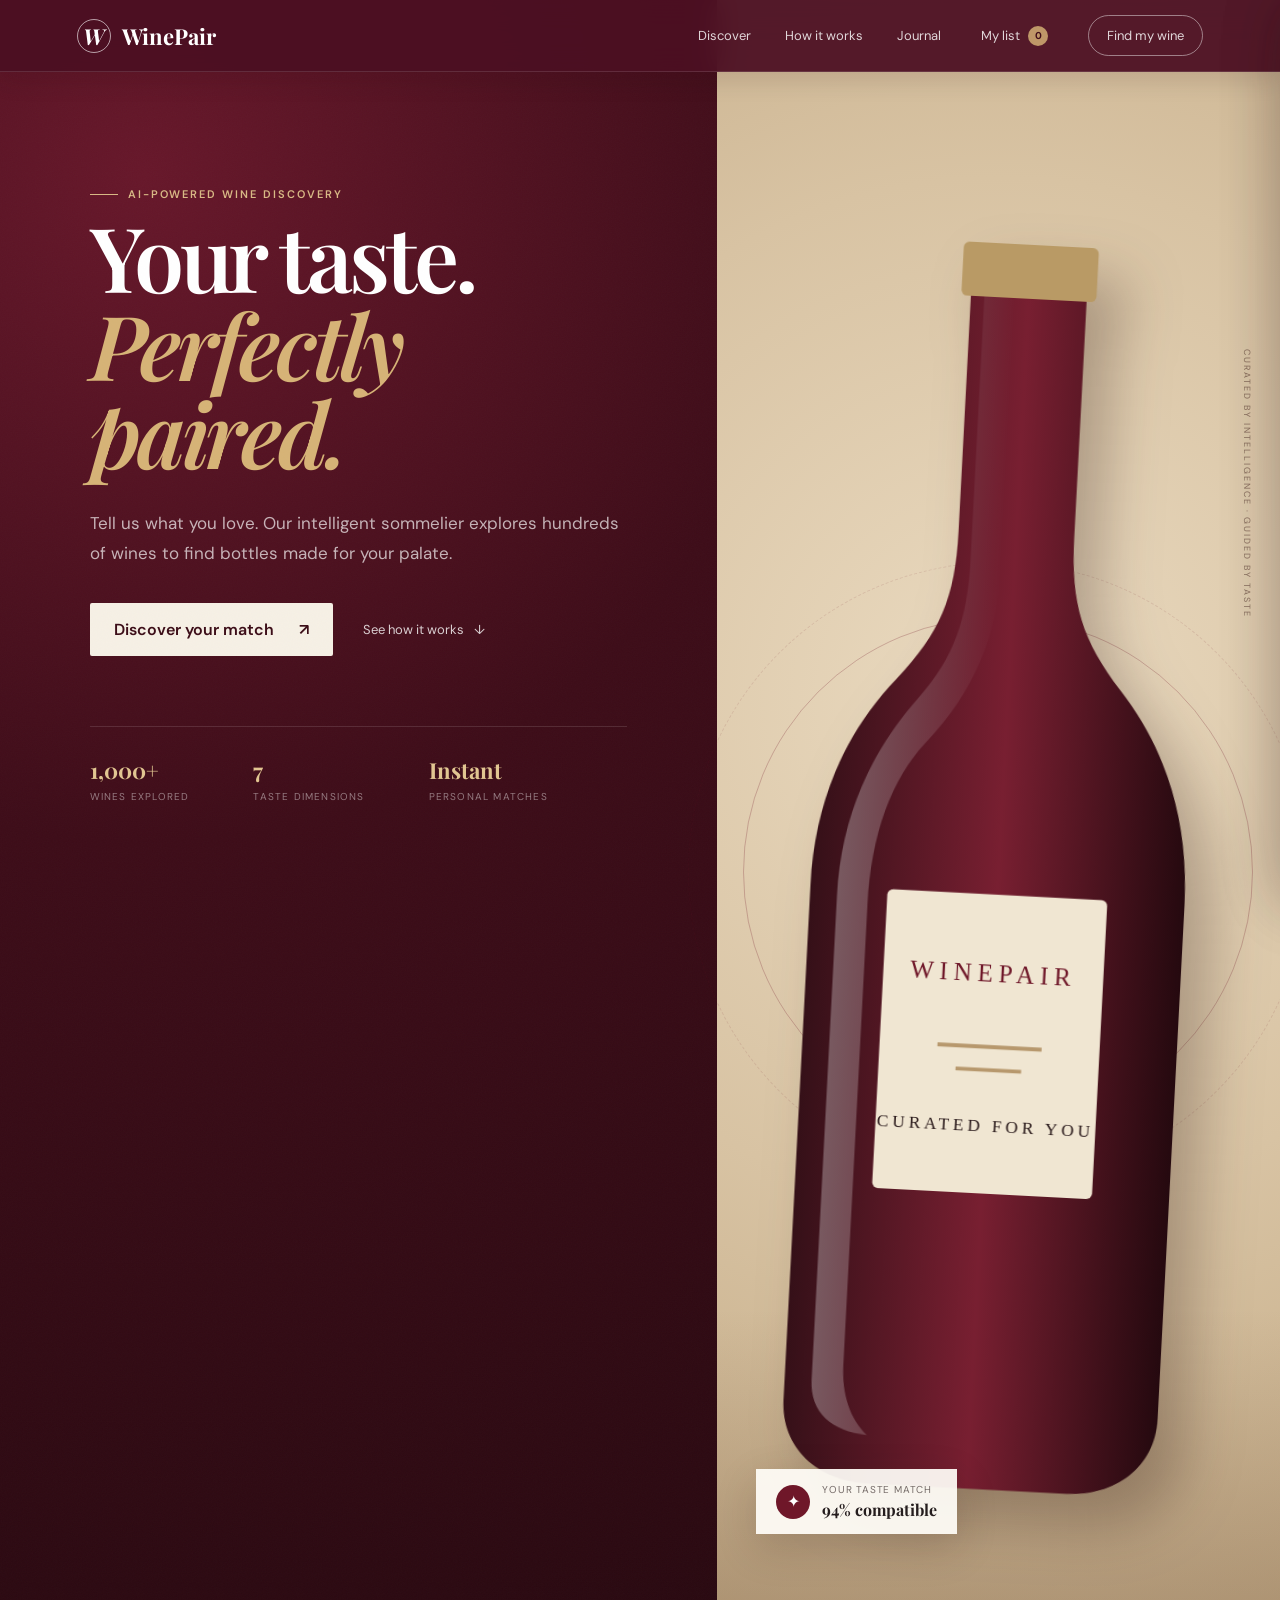
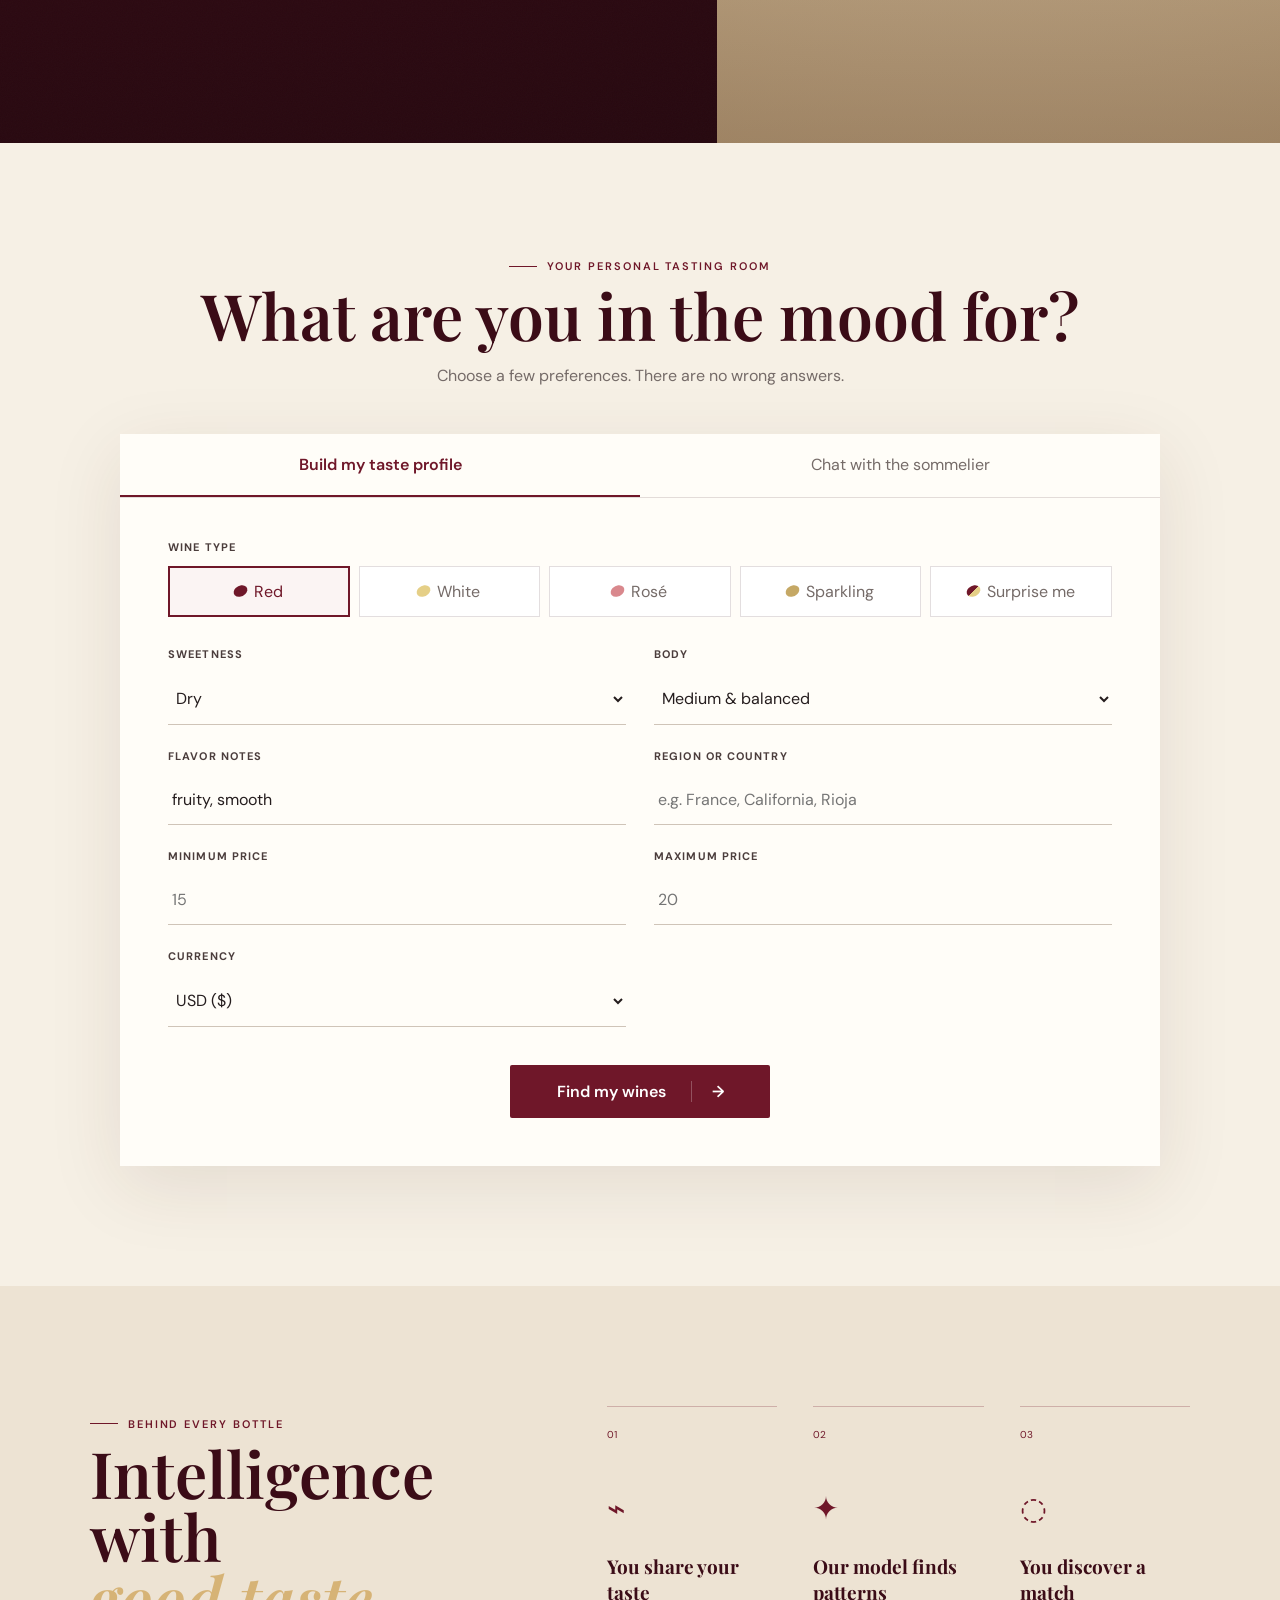
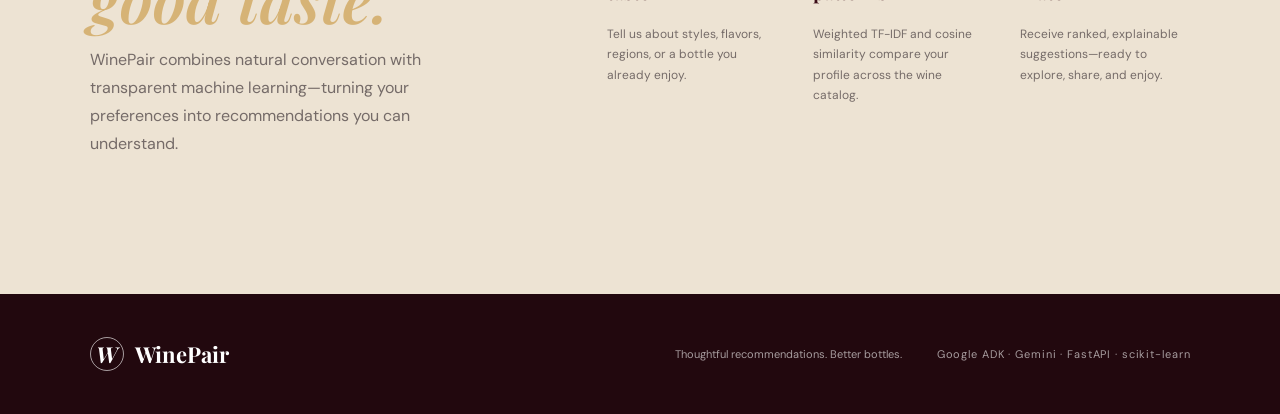
==== commit 06505237: "Prevent navigation from blocking interactions" ====
--- a/static/index.html
+++ b/static/index.html
@@ -9,7 +9,7 @@
   <link rel="preconnect" href="https://fonts.gstatic.com" crossorigin>
   <link href="https://fonts.googleapis.com/css2?family=DM+Sans:wght@400;500;600;700&family=Playfair+Display:ital,wght@0,600;0,700;1,600&display=swap" rel="stylesheet">
   <link rel="stylesheet" href="/static/styles.css">
-  <script src="/static/app.js?v=10" defer></script>
+  <script src="/static/app.js?v=11" defer></script>
 </head>
 <body>
   <header class="site-header">
--- a/static/styles.css
+++ b/static/styles.css
@@ -16,9 +16,11 @@
 button, input, select { font: inherit; }
 a { color: inherit; text-decoration: none; }
 
-.site-header { height: 72px; padding: 0 clamp(24px, 6vw, 96px); display: flex; align-items: center; justify-content: space-between; position: fixed; top: 0; left: 0; width: 100%; z-index: 100; color: white; background: rgba(76,15,34,.94); border-bottom: 1px solid rgba(255,255,255,.12); box-shadow: 0 8px 24px rgba(40,8,17,.12); backdrop-filter: blur(14px); transition: background .25s ease, box-shadow .25s ease, border-color .25s ease; }
-.site-header.scrolled { background: rgba(76,15,34,.68); border-bottom-color: rgba(255,255,255,.18); box-shadow: 0 8px 24px rgba(40,8,17,.08); backdrop-filter: blur(18px) saturate(125%); }
-.site-header.scrolled nav a, .site-header.scrolled nav button, .site-header.scrolled .brand { text-shadow: 0 1px 8px rgba(35,5,14,.55); }
+.site-header { height: 72px; padding: 0 clamp(24px, 6vw, 96px); display: flex; align-items: center; justify-content: space-between; position: fixed; top: 0; left: 0; width: 100%; z-index: 100; color: white; background: rgba(76,15,34,.94); border-bottom: 1px solid rgba(255,255,255,.12); box-shadow: 0 8px 24px rgba(40,8,17,.12); backdrop-filter: blur(14px); transition: background .25s ease, box-shadow .25s ease, border-color .25s ease, transform .25s ease; }
+.site-header.interaction-hidden { transform: translateY(-100%); }
+.site-header.scrolled { color: var(--ink); background: rgba(250,247,241,.76); border-bottom-color: transparent; box-shadow: none; backdrop-filter: blur(20px) saturate(115%); }
+.site-header.scrolled nav a, .site-header.scrolled nav button, .site-header.scrolled .brand { color: var(--ink); text-shadow: none; }
+.site-header.scrolled .brand-mark, .site-header.scrolled .nav-cta { border-color: rgba(43,31,32,.36); }
 .brand { display: inline-flex; align-items: center; gap: 11px; font-family: "Playfair Display", serif; font-size: 22px; font-weight: 700; }
 .brand-mark { width: 34px; height: 34px; border: 1px solid rgba(255,255,255,.6); border-radius: 50%; display: grid; place-items: center; font-style: italic; }
 nav { display: flex; align-items: center; gap: 34px; font-size: 13px; }
@@ -147,8 +149,8 @@
 .steps p { font-size: 12px; line-height: 1.7; color: var(--muted); }
 footer { background: var(--wine-deep); color: rgba(255,255,255,.6); padding: 42px clamp(24px, 7vw, 110px); display: flex; align-items: center; gap: 35px; font-size: 11px; }
 .footer-brand { color: white; margin-right: auto; }.tech-note { letter-spacing: .08em; }
-.list-backdrop { position: fixed; inset: 0; z-index: 40; background: rgba(25,7,11,.48); backdrop-filter: blur(3px); }
-.wine-list-drawer { position: fixed; z-index: 50; top: 0; right: 0; width: min(430px, 100%); height: 100vh; padding: 38px 32px 25px; background: var(--paper); box-shadow: -20px 0 60px rgba(35,13,15,.2); transform: translateX(105%); transition: transform .3s ease; display: flex; flex-direction: column; }
+.list-backdrop { position: fixed; inset: 0; z-index: 140; background: rgba(25,7,11,.48); backdrop-filter: blur(3px); }
+.wine-list-drawer { position: fixed; z-index: 150; top: 0; right: 0; width: min(430px, 100%); height: 100vh; padding: 38px 32px 25px; background: var(--paper); box-shadow: -20px 0 60px rgba(35,13,15,.2); transform: translateX(105%); transition: transform .3s ease; display: flex; flex-direction: column; }
 .wine-list-drawer.open { transform: translateX(0); }
 .list-header { display: flex; align-items: flex-start; justify-content: space-between; padding-bottom: 22px; border-bottom: 1px solid var(--line); }
 .list-header h2 { color: var(--wine-dark); font-size: 38px; }
@@ -184,7 +186,7 @@
 .delete-tasting { position: absolute; top: 17px; right: 0; border: 0; background: transparent; color: var(--muted); cursor: pointer; font-size: 18px; }
 .empty-list { padding: 70px 20px; text-align: center; color: var(--muted); line-height: 1.7; }
 .list-footnote { margin: 0; padding-top: 15px; border-top: 1px solid var(--line); color: var(--muted); text-align: center; font-size: 10px; }
-.wine-detail-panel { position:fixed; z-index:55; top:0; right:0; width:min(520px,100%); height:100vh; background:var(--paper); box-shadow:-20px 0 60px rgba(35,13,15,.22); transform:translateX(105%); transition:transform .3s ease; display:flex; flex-direction:column; }
+.wine-detail-panel { position:fixed; z-index:155; top:0; right:0; width:min(520px,100%); height:100vh; background:var(--paper); box-shadow:-20px 0 60px rgba(35,13,15,.22); transform:translateX(105%); transition:transform .3s ease; display:flex; flex-direction:column; }
 .wine-detail-panel.open { transform:translateX(0); }
 .detail-header { padding:32px 30px 22px; border-bottom:1px solid var(--line); display:flex; justify-content:space-between; align-items:flex-start; }
 .detail-header h2 { color:var(--wine-dark); font-size:32px; line-height:1.1; }.detail-header > button { border:0; background:transparent; color:var(--wine); font-size:30px; cursor:pointer; }.detail-header > div > p:last-child { color:var(--muted); font-size:11px; margin-bottom:0; }
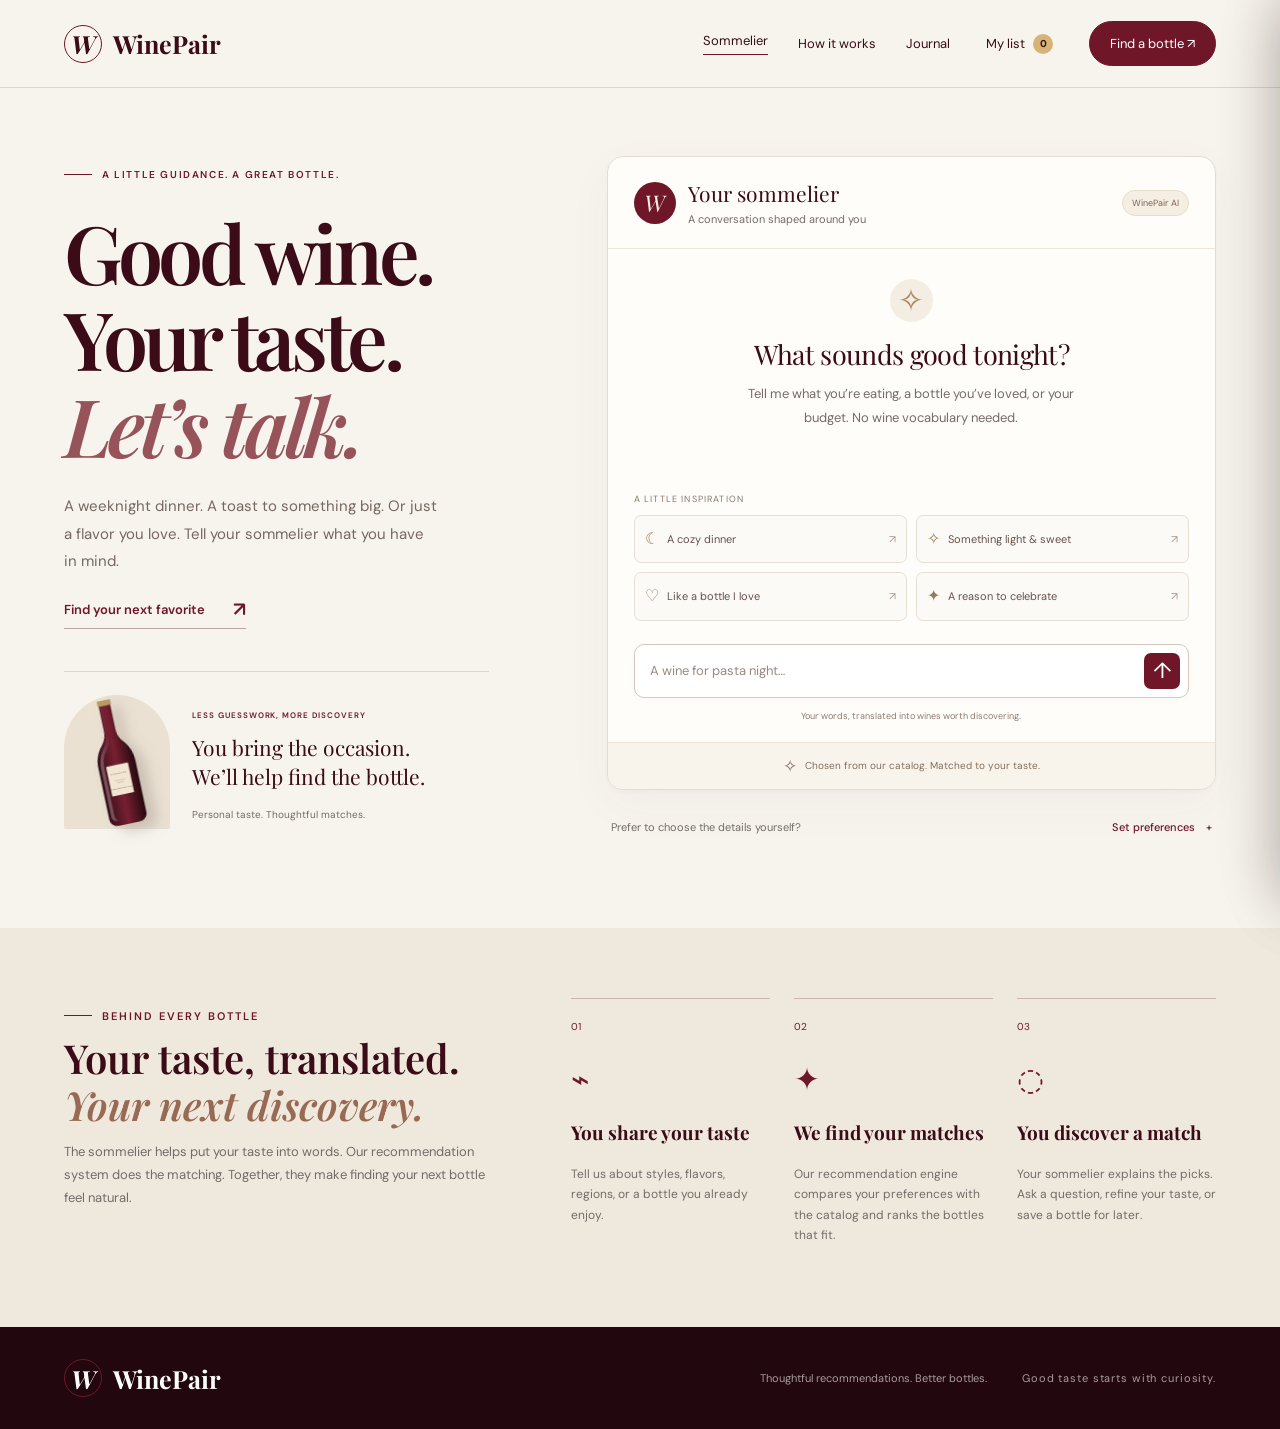
==== commit 4c6a1345: "Make WinePair sommelier-first with journal and saving actions" ====
--- a/static/index.html
+++ b/static/index.html
@@ -3,48 +3,40 @@
 <head>
   <meta charset="utf-8">
   <meta name="viewport" content="width=device-width, initial-scale=1">
-  <meta name="description" content="WinePair AI — personalized wine recommendations powered by machine learning.">
+  <meta name="description" content="WinePair AI — A conversation away from your next favorite bottle. Talk taste, food, and budget with your personal sommelier.">
   <title>WinePair AI — Your personal sommelier</title>
   <link rel="preconnect" href="https://fonts.googleapis.com">
   <link rel="preconnect" href="https://fonts.gstatic.com" crossorigin>
   <link href="https://fonts.googleapis.com/css2?family=DM+Sans:wght@400;500;600;700&family=Playfair+Display:ital,wght@0,600;0,700;1,600&display=swap" rel="stylesheet">
-  <link rel="stylesheet" href="/static/styles.css">
-  <script src="/static/app.js?v=11" defer></script>
+  <link rel="stylesheet" href="/static/styles.css?v=13">
+  <link rel="stylesheet" href="/static/discovery.css?v=15">
+  <script src="/static/personalization.js?v=15" defer></script>
+  <script src="/static/app.js?v=15" defer></script>
 </head>
-<body>
+<body class="discovery-page">
   <header class="site-header">
     <a class="brand" href="#top" aria-label="WinePair home">
       <span class="brand-mark">W</span>
       <span>WinePair</span>
     </a>
     <nav aria-label="Main navigation">
-      <a href="#discover">Discover</a>
+      <a href="#finder" class="current-nav">Sommelier</a>
       <a href="#how-it-works">How it works</a>
       <a href="/journal">Journal</a>
       <button id="open-wine-list" class="list-link" type="button">My list <span id="wine-list-count">0</span></button>
-      <a class="nav-cta" href="#finder">Find my wine</a>
+      <a class="nav-cta" href="#finder">Find a bottle ↗</a>
     </nav>
   </header>
 
   <main id="top">
-    <section class="hero" id="discover">
-      <div class="hero-copy">
-        <p class="eyebrow"><span></span> AI-powered wine discovery</p>
-        <h1>Your taste.<br><em>Perfectly paired.</em></h1>
-        <p class="hero-lede">Tell us what you love. Our intelligent sommelier explores hundreds of wines to find bottles made for your palate.</p>
-        <div class="hero-actions">
-          <a class="button button-primary" href="#finder">Discover your match <span>↗</span></a>
-          <a class="text-link" href="#how-it-works">See how it works <span>↓</span></a>
-        </div>
-        <div class="trust-row">
-          <div><strong>1,000+</strong><span>wines explored</span></div>
-          <div><strong>7</strong><span>taste dimensions</span></div>
-          <div><strong>Instant</strong><span>personal matches</span></div>
-        </div>
-      </div>
-      <div class="hero-visual" aria-hidden="true">
-        <div class="orb orb-one"></div>
-        <div class="orb orb-two"></div>
+    <section class="discovery-layout" id="discover">
+      <div class="discovery-intro">
+        <p class="eyebrow"><span></span> A little guidance. A great bottle.</p>
+        <h1>Good wine.<br> Your taste.<br><em>Let’s talk.</em></h1>
+        <p class="intro-lede">A weeknight dinner. A toast to something big. Or just a flavor you love. Tell your sommelier what you have in mind.</p>
+        <a class="intro-link" href="#chat-input">Find your next favorite <span aria-hidden="true">↗</span></a>
+        <div class="cellar-vignette">
+          <div class="vignette-art" aria-hidden="true">
         <svg class="bottle" viewBox="0 0 210 650" role="img">
           <defs>
             <linearGradient id="glass" x1="0" x2="1"><stop offset="0" stop-color="#351018"/><stop offset=".5" stop-color="#781f31"/><stop offset="1" stop-color="#25090f"/></linearGradient>
@@ -58,28 +50,48 @@
           <text x="105" y="460" text-anchor="middle" fill="#29191a" font-family="serif" font-size="9" letter-spacing="2">CURATED FOR YOU</text>
           <rect x="70" y="0" width="70" height="28" rx="3" fill="#b99a65"/>
         </svg>
-        <div class="match-card">
-          <span class="match-icon">✦</span>
-          <div><small>Your taste match</small><strong>94% compatible</strong></div>
+          </div>
+          <div class="vignette-copy"><p class="eyebrow">Less guesswork, more discovery</p><p>You bring the occasion.<br>We’ll help find the bottle.</p><span>Personal taste. Thoughtful matches.</span></div>
         </div>
-        <p class="vertical-note">CURATED BY INTELLIGENCE · GUIDED BY TASTE</p>
-      </div>
-    </section>
-
-    <section class="finder-section" id="finder">
-      <div class="section-heading">
-        <p class="eyebrow light"><span></span> Your personal tasting room</p>
-        <h2>What are you in the mood for?</h2>
-        <p>Choose a few preferences. There are no wrong answers.</p>
       </div>
 
-      <div class="finder-shell">
-        <div class="finder-tabs" role="tablist">
-          <button class="tab active" data-tab="preferences" role="tab" aria-selected="true">Build my taste profile</button>
-          <button class="tab" data-tab="chat" role="tab" aria-selected="false">Chat with the sommelier</button>
+      <section class="sommelier-workspace" id="finder" aria-labelledby="sommelier-title">
+        <div class="finder-shell">
+          <div class="sommelier-header">
+            <span class="sommelier-mark" aria-hidden="true">W</span>
+            <div><h2 id="sommelier-title">Your sommelier</h2><p>A conversation shaped around you</p></div>
+            <span class="sommelier-badge">WinePair AI</span>
+          </div>
+          <div id="chat-panel" class="chat-panel">
+            <div id="chat-messages" class="chat-messages" role="log" aria-label="Sommelier conversation" aria-live="polite" tabindex="0">
+              <div class="chat-welcome">
+                <span class="welcome-star" aria-hidden="true">✧</span>
+                <h3>What sounds good tonight?</h3>
+                <p>Tell me what you’re eating, a bottle you’ve loved, or your budget. No wine vocabulary needed.</p>
+              </div>
+            </div>
+            <div class="conversation-starters">
+              <p class="starter-label">A little inspiration</p>
+              <div class="chat-suggestions">
+                <button type="button" data-message="A smooth red for a cozy dinner"><span aria-hidden="true">☾</span> A cozy dinner <span aria-hidden="true">↗</span></button>
+                <button type="button" data-message="A slightly sweet white"><span aria-hidden="true">✧</span> Something light & sweet <span aria-hidden="true">↗</span></button>
+                <button type="button" data-message="Find wines based on the bottles I liked in my journal." data-intent="journal"><span aria-hidden="true">♡</span> Like a bottle I love <span aria-hidden="true">↗</span></button>
+                <button type="button" data-message="Help me find a sparkling wine for a celebration"><span aria-hidden="true">✦</span> A reason to celebrate <span aria-hidden="true">↗</span></button>
+              </div>
+            </div>
+            <form id="chat-form" class="chat-input-row">
+              <label class="sr-only" for="chat-input">Message the sommelier</label>
+              <input id="chat-input" name="message" required maxlength="1000" placeholder="A wine for pasta night…" autocomplete="off" aria-describedby="chat-hint">
+              <button type="submit" aria-label="Send message">↑</button>
+            </form>
+            <p id="chat-hint" class="chat-hint">Your words, translated into wines worth discovering.</p>
+          </div>
+          <div class="selection-note"><span aria-hidden="true">✧</span><p>Chosen from our catalog. Matched to your taste.</p></div>
         </div>
-
-        <form id="preferences-form" class="finder-form active" data-panel="preferences">
+        <details id="manual-preferences" class="manual-preferences">
+          <summary><span>Prefer to choose the details yourself?</span><strong>Set preferences <span aria-hidden="true">+</span></strong></summary>
+        <form id="preferences-form" class="finder-form">
+          <p class="preference-intro">Choose your preferences and explore the same wine catalog.</p>
           <div class="field-group full">
             <span class="field-label">Wine type</span>
             <div class="choice-row" data-choice="type">
@@ -96,29 +108,15 @@
             <label><span>Body</span><select name="body"><option value="light">Light & delicate</option><option value="medium" selected>Medium & balanced</option><option value="full">Full & bold</option><option value="any">No preference</option></select></label>
             <label><span>Flavor notes</span><input name="flavor_notes" placeholder="e.g. blackberry, vanilla, earthy" value="fruity, smooth"></label>
             <label><span>Region or country</span><input name="region" placeholder="e.g. France, California, Rioja"></label>
-            <label><span>Minimum price</span><input name="min_price" type="number" min="0" step="1" placeholder="15"></label>
-            <label><span>Maximum price</span><input name="max_price" type="number" min="0" step="1" placeholder="20"></label>
+            <label><span>Minimum price</span><input name="min_price" type="number" min="0" step="1" placeholder="No minimum"></label>
+            <label><span>Maximum price</span><input name="max_price" type="number" min="0" step="1" placeholder="No maximum"></label>
             <label><span>Currency</span><select name="currency"><option value="USD" selected>USD ($)</option><option value="GBP">GBP (£)</option><option value="EUR">EUR (€)</option></select></label>
           </div>
           <button class="button button-gold submit-button" type="submit"><span>Find my wines</span><span class="button-arrow">→</span></button>
         </form>
 
-        <div id="chat-panel" class="finder-form chat-panel" data-panel="chat">
-          <div id="chat-messages" class="chat-messages" aria-live="polite">
-            <div class="chat-message assistant"><span class="chat-avatar">W</span><p>Welcome to WinePair. Tell me what you enjoy, name a wine you love, or share your budget.</p></div>
-          </div>
-          <div class="chat-suggestions">
-            <button type="button">A slightly sweet white under $20</button>
-            <button type="button">Bold Spanish reds for dinner</button>
-            <button type="button">Wines like Josh Cabernet</button>
-          </div>
-          <form id="chat-form" class="chat-input-row">
-            <label class="sr-only" for="chat-input">Message the sommelier</label>
-            <input id="chat-input" name="message" required maxlength="1000" placeholder="Ask your sommelier anything…" autocomplete="off">
-            <button type="submit" aria-label="Send message">→</button>
-          </form>
-        </div>
-      </div>
+        </details>
+      </section>
     </section>
 
     <section class="results-section" id="results" hidden>
@@ -133,13 +131,13 @@
     <section class="how-section" id="how-it-works">
       <div class="how-intro">
         <p class="eyebrow"><span></span> Behind every bottle</p>
-        <h2>Intelligence with<br><em>good taste.</em></h2>
-        <p>WinePair combines natural conversation with transparent machine learning—turning your preferences into recommendations you can understand.</p>
+        <h2>Your taste, translated.<br><em>Your next discovery.</em></h2>
+        <p>The sommelier helps put your taste into words. Our recommendation system does the matching. Together, they make finding your next bottle feel natural.</p>
       </div>
       <div class="steps">
         <article><span>01</span><div class="step-icon">⌁</div><h3>You share your taste</h3><p>Tell us about styles, flavors, regions, or a bottle you already enjoy.</p></article>
-        <article><span>02</span><div class="step-icon">✦</div><h3>Our model finds patterns</h3><p>Weighted TF-IDF and cosine similarity compare your profile across the wine catalog.</p></article>
-        <article><span>03</span><div class="step-icon">◌</div><h3>You discover a match</h3><p>Receive ranked, explainable suggestions—ready to explore, share, and enjoy.</p></article>
+        <article><span>02</span><div class="step-icon">✦</div><h3>We find your matches</h3><p>Our recommendation engine compares your preferences with the catalog and ranks the bottles that fit.</p></article>
+        <article><span>03</span><div class="step-icon">◌</div><h3>You discover a match</h3><p>Your sommelier explains the picks. Ask a question, refine your taste, or save a bottle for later.</p></article>
       </div>
     </section>
   </main>
@@ -176,6 +174,6 @@
     </form>
   </aside>
 
-  <footer><a class="brand footer-brand" href="#top"><span class="brand-mark">W</span><span>WinePair</span></a><p>Thoughtful recommendations. Better bottles.</p><p class="tech-note">Google ADK · Gemini · FastAPI · scikit-learn</p></footer>
+  <footer><a class="brand footer-brand" href="#top"><span class="brand-mark">W</span><span>WinePair</span></a><p>Thoughtful recommendations. Better bottles.</p><p class="tech-note">Good taste starts with curiosity.</p></footer>
 </body>
 </html>
--- a/static/styles.css
+++ b/static/styles.css
@@ -98,11 +98,15 @@
 .chat-message.user { justify-content: flex-end; }
 .chat-message.user .chat-bubble { background: var(--wine); color: white; border-radius: 14px 2px 14px 14px; }
 .chat-message.assistant { flex-wrap: wrap; }
-.chat-wine-options { width: calc(100% - 40px); margin: -8px 0 8px 40px; display: grid; gap: 7px; }
-.chat-wine-option { display: grid; grid-template-columns: 1fr auto; align-items: center; gap: 3px 12px; padding: 11px 13px; background: white; border: 1px solid var(--line); }
-.chat-wine-option strong { color: var(--wine-dark); font: 14px "Playfair Display",serif; }
-.chat-wine-option span { color: var(--muted); font-size: 10px; }
-.chat-wine-actions { grid-column:2; grid-row:1/3; display:grid; gap:5px; align-self:center; }
+.chat-recommendation-cards { width: calc(100% - 40px); margin: -6px 0 8px 40px; display: grid; gap: 10px; }
+.chat-recommendation-card { position: relative; padding: 14px 14px 12px; background: #fffdf8; border: 1px solid var(--line); box-shadow: 0 4px 12px rgba(61,33,27,.04); display: flex; flex-direction: column; gap: 8px; }
+.chat-card-top-pick { display: inline-flex; align-self: flex-start; padding: 4px 8px; background: rgba(111,23,41,.08); color: var(--wine); font-size: 9px; letter-spacing: .1em; text-transform: uppercase; }
+.chat-card-title { color: var(--wine-dark); font: 15px/1.3 "Playfair Display",serif; overflow-wrap: anywhere; word-break: break-word; }
+.chat-card-vintage { color: var(--muted); font-size: 11px; text-transform: uppercase; letter-spacing: .08em; }
+.chat-card-details { display: grid; gap: 4px; color: var(--muted); font-size: 11px; line-height: 1.45; overflow-wrap: anywhere; word-break: break-word; }
+.chat-card-footer { margin-top: auto; padding-top: 8px; border-top: 1px solid rgba(58,27,33,.1); display: flex; align-items: center; justify-content: space-between; gap: 8px; }
+.chat-card-price { color: var(--wine); font-weight: 700; font-size: 13px; }
+.chat-card-actions { display: flex; gap: 6px; flex-wrap: wrap; }
 .chat-save-wine,.chat-ask-wine { border: 1px solid rgba(111,23,41,.25); background: transparent; color: var(--wine); padding: 7px 9px; cursor: pointer; font-size: 10px; }
 .chat-save-wine.saved { background: var(--wine); color: white; }
 .chat-avatar { flex: 0 0 28px; height: 28px; border-radius: 50%; display: grid; place-items: center; background: var(--wine); color: white; font: italic 13px "Playfair Display",serif; }
@@ -203,7 +207,7 @@
   h1 { font-size: 58px; }.hero-actions { align-items: flex-start; flex-direction: column; }.trust-row { gap: 22px; }.hero-visual { min-height: 440px; }
   .finder-section, .results-section, .how-section { padding: 75px 20px; }.finder-tabs { grid-template-columns: 1fr; }.finder-form { padding: 30px 20px; }
   .choice-row { grid-template-columns: repeat(2,1fr); }.form-grid { grid-template-columns: 1fr; }.results-heading { align-items: flex-start; gap: 20px; flex-direction: column; }
-  .chat-messages { padding: 25px 18px; }.chat-message p { max-width: 86%; }.chat-suggestions, .chat-input-row { padding-left: 18px; padding-right: 18px; }
+  .chat-messages { padding: 25px 18px; }.chat-message p { max-width: 86%; }.chat-recommendation-cards { width: 100%; margin-left: 0; }.chat-card-footer { flex-direction: column; align-items: flex-start; }.chat-suggestions, .chat-input-row { padding-left: 18px; padding-right: 18px; }
   .results-grid { grid-template-columns: 1fr; }.wine-card { min-height: 330px; }.steps { grid-template-columns: 1fr; }.step-icon { margin: 25px 0 10px; }
   footer { align-items: flex-start; flex-direction: column; gap: 12px; }.footer-brand { margin-bottom: 12px; }
 }
--- a/static/discovery.css
+++ b/static/discovery.css
@@ -0,0 +1,168 @@
+/* The sommelier is the entry point; manual discovery lives below it. */
+.discovery-page { background: #f7f4ee; }
+.discovery-page .site-header { position: relative; height: 88px; padding: 0 5vw; background: transparent; color: var(--wine-dark); border-bottom: 1px solid var(--line); box-shadow: none; backdrop-filter: none; }
+.discovery-page .brand { font-size: 25px; }
+.discovery-page .brand-mark { width: 38px; height: 38px; border-color: var(--wine); }
+.discovery-page nav { gap: 30px; }
+.discovery-page nav a, .discovery-page .list-link { color: var(--wine-dark); opacity: 1; }
+.discovery-page .current-nav { border-bottom: 1px solid var(--wine); padding-bottom: 5px; }
+.discovery-page .nav-cta { background: var(--wine); color: #fff; border-color: var(--wine); padding: 13px 20px; }
+.discovery-page .site-header.scrolled .nav-cta { color: #fff; }
+.discovery-layout { max-width: 1520px; margin: auto; padding: 68px 5vw 80px; display: grid; grid-template-columns: minmax(0, .88fr) minmax(0, 1.12fr); align-items: start; gap: clamp(36px, 5vw, 88px); }
+.discovery-intro { padding: 12px 0 0; }
+.discovery-intro > .eyebrow { font-size: 10px; letter-spacing: .16em; margin: 0 0 28px; }
+.discovery-intro h1 { color: var(--wine-dark); font-size: clamp(62px, 6.3vw, 94px); line-height: 1.07; letter-spacing: -.055em; }
+.discovery-intro h1 em { color: #97535a; }
+.intro-lede { max-width: 375px; margin: 25px 0 20px; font-size: 15px; line-height: 1.85; color: #766760; }
+.intro-link { display: inline-flex; align-items: center; gap: 28px; color: var(--wine); font-size: 13px; font-weight: 600; padding-bottom: 6px; border-bottom: 1px solid #bea5a2; }
+.intro-link span { font-size: 20px; }
+.cellar-vignette { margin-top: 42px; border-top: 1px solid var(--line); display: flex; gap: 22px; align-items: center; max-width: 425px; padding-top: 23px; }
+.vignette-art { position: relative; height: 134px; width: 106px; flex: 0 0 106px; background: #eae1d3; border-radius: 80px 80px 3px 3px; display: grid; place-items: center; }
+.vignette-art .bottle { height: 127px; transform: rotate(-12deg); filter: drop-shadow(9px 8px 7px #49322b33); }
+.vignette-copy .eyebrow { font-size: 8px; letter-spacing: .12em; line-height: 1.7; }
+.vignette-copy > p:not(.eyebrow) { font: 21px/1.4 "Playfair Display", serif; color: var(--wine-dark); margin: 10px 0; }
+.vignette-copy > span { font-size: 10px; color: var(--muted); }
+.sommelier-workspace { min-width: 0; scroll-margin-top: 24px; }
+.discovery-page .finder-shell { background: #fffdfa; border: 1px solid #e4dcd1; border-radius: 16px; overflow: hidden; box-shadow: 0 14px 48px #4b30200a, 0 2px 5px #4b302006; }
+.sommelier-header { display: flex; align-items: center; gap: 12px; padding: 22px 26px; border-bottom: 1px solid #ede6dc; }
+.sommelier-mark { display: grid; place-items: center; width: 42px; height: 42px; background: var(--wine); color: #f8efdf; border-radius: 50%; font: italic 23px "Playfair Display", serif; flex-shrink: 0; }
+.sommelier-header h2 { font: 21px "Playfair Display", serif; color: var(--wine-dark); }
+.sommelier-header p { margin: 5px 0 0; color: var(--muted); font-size: 11px; }
+.sommelier-badge { margin-left: auto; color: #80634e; background: #f5eee3; border: 1px solid #e7ddcc; padding: 6px 9px; border-radius: 20px; font-size: 9px; white-space: nowrap; }
+.discovery-page .chat-panel { padding: 0; }
+.discovery-page .chat-messages { height: 244px; padding: 28px; background: transparent; scrollbar-width: thin; scrollbar-color: #d5c1b6 transparent; overscroll-behavior: contain; }
+.chat-welcome { text-align: center; max-width: 340px; margin: 0 auto; }
+.welcome-star { display: grid; place-items: center; width: 43px; height: 43px; background: #f4ede3; color: #a7895a; font-size: 31px; border-radius: 50%; margin: 2px auto 16px; }
+.chat-welcome h3 { font: 27px/1.2 "Playfair Display", serif; color: var(--wine-dark); margin: 0 0 12px; letter-spacing: -.025em; }
+.chat-welcome p { font-size: 13px; color: var(--muted); line-height: 1.8; margin: 0; }
+.conversation-starters { padding: 0 26px; }
+.starter-label { font-size: 9px; text-transform: uppercase; letter-spacing: .13em; color: #897769; margin: 0 0 10px; }
+.discovery-page .chat-suggestions { display: grid; grid-template-columns: 1fr 1fr; padding: 0; gap: 9px; overflow: visible; }
+.discovery-page .chat-suggestions button { display: flex; align-items: center; gap: 8px; border-radius: 7px; padding: 12px 10px; background: #fcfaf6; border-color: #e8dfd4; color: #665149; font-size: 11px; white-space: normal; text-align: left; line-height: 1.4; min-height: 46px; transition: border-color .2s, background .2s; }
+.discovery-page .chat-suggestions button:hover { border-color: #bb9895; background: #f6eee6; }
+.chat-suggestions button span:first-child { font-size: 16px; color: #997b5c; }
+.chat-suggestions button span:last-child { margin-left: auto; color: #a8998e; }
+.discovery-page .chat-input-row { margin: 23px 26px 0; padding: 8px 8px 8px 15px; border: 1px solid #d6c7b8; border-radius: 10px; background: white; gap: 8px; box-shadow: 0 3px 8px #4b302004; }
+.discovery-page .chat-input-row:focus-within { border-color: var(--wine); box-shadow: 0 0 0 3px #6f17290d; }
+.discovery-page .chat-input-row input { min-width: 0; border: 0; padding: 9px 0; font-size: 13px; scroll-margin-top: 40px; }
+.discovery-page .chat-input-row input::placeholder { color: #9a8a80; }
+.discovery-page .chat-input-row button { flex: 0 0 36px; height: 36px; border-radius: 7px; font-size: 22px; }
+.chat-hint { margin: 12px 20px 20px; text-align: center; font-size: 9px; color: #8c7c6f; }
+.selection-note { display: flex; justify-content: center; align-items: center; gap: 8px; border-top: 1px solid #ede6dc; background: #f8f4ec; padding: 12px 20px; color: #82705e; }
+.selection-note > span { font-size: 17px; }
+.selection-note p { margin: 0; font-size: 10px; }
+.manual-preferences { margin-top: 16px; scroll-margin-top: 24px; }
+.manual-preferences summary { display: flex; align-items: center; justify-content: space-between; gap: 12px; padding: 14px 4px; cursor: pointer; color: var(--muted); font-size: 11px; list-style: none; }
+.manual-preferences summary::-webkit-details-marker { display: none; }
+.manual-preferences summary strong { font-weight: 500; color: var(--wine); white-space: nowrap; }
+.manual-preferences summary strong span { display: inline-block; margin-left: 8px; transition: transform .2s; }
+.manual-preferences[open] summary strong span { transform: rotate(45deg); }
+.manual-preferences[open] { background: #fffdfa; border: 1px solid #e4dcd1; border-radius: 12px; }
+.manual-preferences[open] summary { padding: 18px 22px; border-bottom: 1px solid var(--line); }
+.manual-preferences .finder-form { display: block; padding: 20px 24px 28px; }
+.preference-intro { margin: 0 0 24px; color: var(--muted); font-size: 12px; line-height: 1.7; }
+.discovery-page .choice-row { display: flex; flex-wrap: wrap; gap: 6px; }
+.discovery-page .choice { border-radius: 5px; padding: 10px; font-size: 11px; }
+.discovery-page .form-grid { gap: 22px 20px; }
+.discovery-page .form-grid input, .discovery-page .form-grid select { font-size: 13px; }
+.discovery-page .submit-button { border-radius: 6px; font-size: 13px; }
+.discovery-page .has-conversation .chat-messages { height: 470px; }
+.has-conversation .chat-welcome, .has-conversation .conversation-starters { display: none; }
+.discovery-page .has-conversation .chat-input-row { margin-top: 12px; }
+.discovery-page .chat-bubble { max-width: calc(100% - 42px); box-shadow: none; background: #f4eee6; font-size: 13px; padding: 13px 15px; }
+.discovery-page .chat-message.user .chat-bubble { background: var(--wine); }
+.discovery-page .chat-avatar { background: #eadcd1; color: var(--wine); }
+.interpreted-preferences { flex-basis: 100%; display: flex; flex-wrap: wrap; gap: 6px; margin: 0 0 0 40px; }
+.profile-label { width: 100%; color: #927762; text-transform: uppercase; font-size: 8px; letter-spacing: .1em; margin: 2px 0; }
+.profile-chip { padding: 5px 8px; border: 1px solid #e2d7c9; border-radius: 20px; font-size: 10px; color: #76614d; }
+.discovery-page .chat-recommendation-cards { grid-template-columns: 1fr 1fr; gap: 10px; margin-top: 0; }
+.discovery-page .chat-recommendation-card { border-radius: 8px; padding: 16px; background: #fffdfa; box-shadow: none; min-width: 0; }
+.discovery-page .chat-recommendation-card:first-child { grid-column: 1 / -1; border-color: #b89779; background: linear-gradient(120deg, #f5ecdf, #fffdfa); }
+.discovery-page .chat-card-title { font-size: 18px; line-height: 1.35; }
+.discovery-page .chat-recommendation-card:first-child .chat-card-title { font-size: 23px; }
+.discovery-page .chat-card-top-pick { padding: 0; background: transparent; font-size: 9px; margin-bottom: 4px; }
+.chat-card-rank { color: #8e7966; font-size: 8px; text-transform: uppercase; letter-spacing: .06em; }
+.discovery-page .chat-card-footer { align-items: flex-start; flex-direction: column; gap: 10px; }
+.discovery-page .chat-card-price { font-size: 12px; }
+.discovery-page .chat-card-actions button { border-radius: 4px; min-height: 34px; padding: 8px 12px; }
+.discovery-page .chat-typing { line-height: 1.6; }
+.discovery-page .results-section { padding: 60px 5vw; background: #fffdfa; }
+.discovery-page .results-heading { margin: 0 auto 36px; }
+.discovery-page .results-heading h2 { font-size: 44px; }
+.discovery-page .wine-card { border-radius: 9px; }
+.discovery-page .card-bottom { flex-wrap: wrap; gap: 10px; }
+.discovery-page .how-section { padding: 70px 5vw; background: #eee8dd; gap: 6vw; }
+.discovery-page .how-intro h2 { font-size: 40px; line-height: 1.18; }
+.discovery-page .how-intro h2 em { color: #986a54; }
+.discovery-page .how-intro > p:last-child { font-size: 13px; }
+.discovery-page .step-icon { margin: 24px 0 16px; }
+.discovery-page .steps { gap: 24px; }
+.discovery-page footer { padding: 32px 5vw; }
+button:disabled { opacity: .5; cursor: wait; }
+:focus-visible { outline: 2px solid #a67344; outline-offset: 4px; }
+.discovery-page input:focus-visible { outline-offset: 1px; }
+@media (min-width: 1600px) { .discovery-layout { padding-left: 60px; padding-right: 60px; } }
+@media (max-width: 1100px) {
+  .discovery-layout { gap: 32px; grid-template-columns: minmax(0, .78fr) minmax(0, 1.22fr); }
+  .discovery-intro h1 { font-size: 66px; }
+  .discovery-page nav { gap: 20px; }
+  .vignette-copy > p:not(.eyebrow) { font-size: 18px; }
+}
+@media (max-width: 820px) {
+  .discovery-layout { grid-template-columns: 1fr; max-width: 680px; padding-top: 38px; gap: 32px; }
+  .discovery-intro { text-align: center; padding: 0; }
+  .discovery-intro > .eyebrow { justify-content: center; margin-bottom: 18px; }
+  .discovery-intro h1 { font-size: 62px; line-height: 1.06; }
+  .discovery-intro h1 br:first-child { display: none; }
+  .intro-lede { max-width: 390px; margin: 20px auto 0; font-size: 14px; }
+  .intro-link, .cellar-vignette { display: none; }
+  .discovery-page .site-header { height: 74px; }
+  .discovery-page nav > a:not(.nav-cta) { display: none; }
+  .discovery-page .how-section { grid-template-columns: 1fr; gap: 25px; }
+}
+@media (max-width: 480px) {
+  .discovery-page .site-header { padding: 0 20px; }
+  .discovery-page .brand { font-size: 21px; gap: 8px; }
+  .discovery-page .brand-mark { width: 31px; height: 31px; }
+  .discovery-page nav .nav-cta { display: none; }
+  .discovery-layout { padding: 30px 16px 42px; gap: 26px; }
+  .discovery-intro > .eyebrow { font-size: 8px; letter-spacing: .12em; }
+  .discovery-intro h1 { font-size: 52px; }
+  .intro-lede { font-size: 13px; margin-top: 15px; max-width: 310px; }
+  .sommelier-header { padding: 18px; gap: 10px; }
+  .sommelier-header h2 { font-size: 19px; }
+  .sommelier-header p { font-size: 10px; }
+  .sommelier-badge { font-size: 8px; padding: 5px 7px; }
+  .discovery-page .chat-messages { padding: 22px 18px; height: 225px; }
+  .chat-welcome h3 { font-size: 25px; }
+  .conversation-starters { padding: 0 18px; }
+  .discovery-page .chat-suggestions button { font-size: 10px; padding: 10px 8px; }
+  .discovery-page .chat-input-row { margin-left: 16px; margin-right: 16px; padding-left: 10px; }
+  .discovery-page .chat-input-row input { font-size: 16px; }
+  .discovery-page .chat-input-row input::placeholder { font-size: 12px; }
+  .manual-preferences summary { font-size: 10px; }
+  .manual-preferences[open] summary { padding: 16px; }
+  .manual-preferences .finder-form { padding: 20px 18px; }
+  .discovery-page .chat-recommendation-cards { grid-template-columns: 1fr; width: 100%; margin-left: 0; }
+  .interpreted-preferences { margin-left: 0; }
+  .discovery-page .chat-card-footer { flex-direction: row; align-items: center; }
+  .discovery-page .chat-bubble p { max-width: 100%; }
+  .discovery-page .has-conversation .chat-messages { height: 420px; }
+  .discovery-page .how-section { padding: 48px 24px; }
+  .discovery-page .how-intro h2 { font-size: 34px; }
+  .discovery-page .steps { grid-template-columns: 1fr; }
+  .discovery-page .steps article { display: grid; grid-template-columns: 26px 1fr; gap: 8px 12px; }
+  .discovery-page .steps h3 { margin: 0; }
+  .discovery-page .steps p { grid-column: 2; margin: 0; }
+  .discovery-page .step-icon { display: none; }
+  .discovery-page .results-heading h2 { font-size: 36px; }
+}
+@media (prefers-reduced-motion: reduce) {
+  html { scroll-behavior: auto; }
+  *, *::before, *::after { animation-duration: .01ms !important; transition-duration: .01ms !important; }
+}
+
+.chat-action-links { display: flex; flex-wrap: wrap; gap: 10px; flex-basis: 100%; margin: 0 0 8px 40px; }
+.chat-action-links a, .chat-action-links button { font: 12px "DM Sans", sans-serif; color: var(--wine); border: 1px solid var(--line); background: #fffdfa; padding: 9px 12px; border-radius: 5px; cursor: pointer; }
+.detail-message { flex-wrap: wrap; gap: 10px; }
+.detail-message .chat-action-links { margin-left: 0; }
